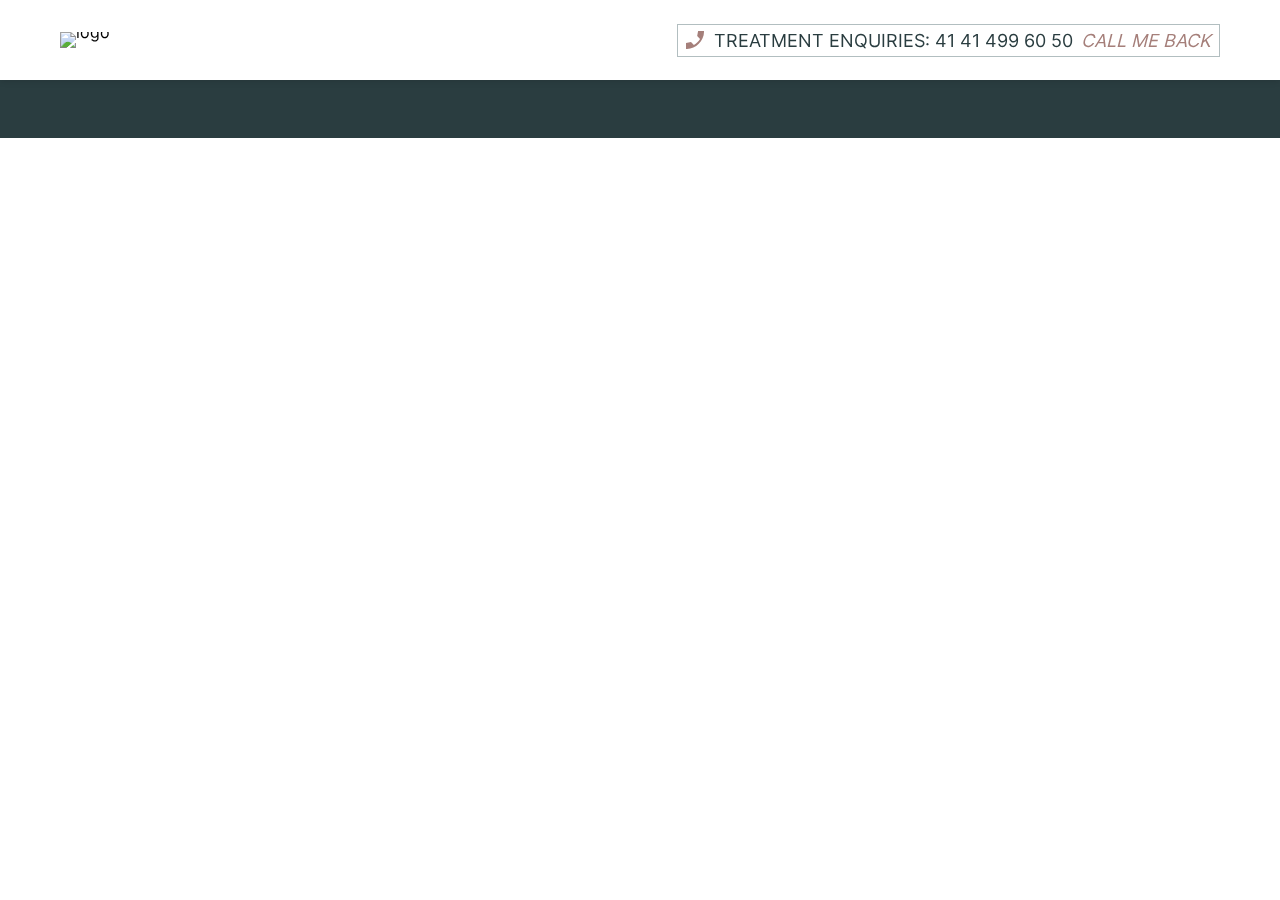
==== policy.html @ 332733e7 "Initial commit" ====
<!DOCTYPE html>
<html lang="">

<head>
	<meta http-equiv="Content-Type" content="text/html; charset=UTF-8">
	<meta http-equiv="X-UA-Compatible" content="IE=edge">
	<meta name="viewport" content="width=device-width, initial-scale=1.0">

	<link rel="stylesheet" href="./css/swiper-bundle.min.css" type="text/css" media="all">
	<link rel="stylesheet" href="./css/style.css" type="text/css" media="all">

	<title>Swiss Medica</title>
</head>


<body>

	<header class="header">
		<!-- LOGO -->
		<a href="https://ivlap.ru/" class="header__logo">
			<img src="./img/logo.svg" alt="logo">
		</a>
		<!-- ------ -->
		<a class="header__bar" href="tel:41 41 499 60 50">
			<svg class="icon--phone">
				<use xlink:href="./img/sprite.svg#phone"></use>
			</svg>
			<p>TREATMENT ENQUIRIES: 41 41 499 60 50 </p>
			<span> CALL ME BACK</span>
		</a>
	</header>

	<main>


	</main>


	<!-- FOOTER -->
	<footer class="footer">
		<div class="container footer__container">

			<p class="footer__text">
				© 2022 Swiss Medica | Switzerland
			</p>


			<div class="footer__socials">
				<p class="footer__socials-text"> Follow us on:</p>
				<a class="footer__socials-link" href="https://linkedin.com/" target="_blank">
					<svg class="icon--social">
						<use xlink:href="./img/sprite.svg#linkedin"></use>
					</svg>
				</a>
				<a class="footer__socials-link" href="https://twitter.com/" target="_blank">
					<svg class="icon--social">
						<use xlink:href="./img/sprite.svg#twitter"></use>
					</svg>
				</a>
				<a class="footer__socials-link" href="https://facebook.com/" target="_blank">
					<svg class="icon--social">
						<use xlink:href="./img/sprite.svg#facebook"></use>
					</svg>
				</a>
				<a class="footer__socials-link" href="https://youtube.com/" target="_blank">
					<svg class="icon--social">
						<use xlink:href="./img/sprite.svg#youtube"></use>
					</svg>
				</a>
				<a class="footer__socials-link" href="https://instagram.com/" target="_blank">
					<svg class="icon--social">
						<use xlink:href="./img/sprite.svg#instagram"></use>
					</svg>
				</a>
			</div>
		</div>

	</footer>

	<script type="text/javascript" src="./js/regenerator-runtime.min.js" id="regenerator-runtime-js"></script>
	<script defer type="text/javascript" src="./js/swiper-bundle.min.js"></script>
	<script defer type="text/javascript" src="./js/script.js"></script>
</body>

</html>
---- css/style.css ----
/**
* Vendors
*/
* {
  -webkit-box-sizing: border-box;
          box-sizing: border-box;
  margin: 0;
  padding: 0;
}
*::before, *::after {
  -webkit-box-sizing: border-box;
          box-sizing: border-box;
}

html {
  height: 100%;
  margin: 0;
  font-size: 100%;
  color: #000;
}

body {
  height: 100%;
  min-width: 320px;
  margin: 0;
  padding: 0;
  color: #000;
  font-family: "Inter", "Montserrat", "Arial", "Helvetica", sans-serif;
  font-size: 16px;
  font-style: normal;
  font-weight: regular;
  text-rendering: optimizeLegibility;
  background-color: #FFF;
}

a {
  display: block;
  color: #000;
  text-decoration: none;
  cursor: pointer;
}

picture {
  line-height: 0;
}

img {
  display: block;
  line-height: 0;
  width: 100%;
  height: auto;
  -o-object-fit: cover;
     object-fit: cover;
}

h1 {
  margin: 0 0 30px 0;
  font-family: "Montserrat";
  font-weight: 500;
  font-size: 46px;
  color: #FFF;
  text-transform: uppercase;
}

h2 {
  margin: 0 0 30px 0;
  font-family: "Montserrat";
  font-weight: 500;
  font-size: 34px;
  text-transform: uppercase;
  color: #000;
}
@media (max-width: 1024px) {
  h2 {
    margin: 0 0 20px 0;
    font-size: 30px;
  }
}
@media (max-width: 767px) {
  h2 {
    font-size: 26px;
  }
}

h3 {
  margin: 0 0 30px 0;
  font-family: "Montserrat";
  font-weight: 500;
  font-size: 28px;
  text-transform: uppercase;
  color: #A57F7A;
}
ul {
  margin: 0;
  padding: 0;
  list-style: none;
  color: inherit;
}

li {
  color: inherit;
}

input {
  padding: 5px 0;
  background-color: transparent;
  border: none;
  border-bottom: 1px solid #B2BEC0;
  outline: none;
}

select {
  border: none;
  outline: none;
  background-color: transparent;
  border-bottom: 1px solid #B2BEC0;
}

.btn {
  padding: 10px 40px;
  color: #000;
  border: none;
  border-radius: 2px;
  background-color: #B2BEC0;
  outline: none;
  font-family: "Montserrat";
  font-weight: 500;
  text-align: center;
  text-transform: uppercase;
  cursor: pointer;
  -webkit-transition: 0.3s ease;
  transition: 0.3s ease;
}
.btn:hover {
  color: #FFF;
  background-color: #A57F7A;
}

/* inter-regular - latin */
@font-face {
  font-family: "Inter";
  font-style: normal;
  font-weight: 400;
  font-display: swap;
  src: local(""), url("/fonts/inter-v11-latin-regular.woff2") format("woff2"), url("/fonts/inter-v11-latin-regular.woff") format("woff");
}
/* inter-500 - latin */
@font-face {
  font-family: "Inter";
  font-style: normal;
  font-weight: 500;
  font-display: swap;
  src: local(""), url("/fonts/inter-v11-latin-500.woff2") format("woff2"), url("/fonts/inter-v11-latin-500.woff") format("woff");
}
/* inter-600 - latin */
@font-face {
  font-family: "Inter";
  font-style: normal;
  font-weight: 600;
  font-display: swap;
  src: local(""), url("/fonts/inter-v11-latin-600.woff2") format("woff2"), url("/fonts/inter-v11-latin-600.woff") format("woff");
}
/* inter-700 - latin */
@font-face {
  font-family: "Inter";
  font-style: normal;
  font-weight: 700;
  font-display: swap;
  src: local(""), url("/fonts/inter-v11-latin-700.woff2") format("woff2"), url("/fonts/inter-v11-latin-700.woff") format("woff");
}
/* montserrat-regular - latin */
@font-face {
  font-family: "Montserrat";
  font-style: normal;
  font-weight: 400;
  font-display: swap;
  src: local(""), url("/fonts/montserrat-v23-latin-regular.woff2") format("woff2"), url("/fonts/montserrat-v23-latin-regular.woff") format("woff");
}
/* montserrat-500 - latin */
@font-face {
  font-family: "Montserrat";
  font-style: normal;
  font-weight: 500;
  font-display: swap;
  src: local(""), url("/fonts/montserrat-v23-latin-500.woff2") format("woff2"), url("/fonts/montserrat-v23-latin-500.woff") format("woff");
}
/* montserrat-600 - latin */
@font-face {
  font-family: "Montserrat";
  font-style: normal;
  font-weight: 600;
  font-display: swap;
  src: local(""), url("/fonts/montserrat-v23-latin-600.woff2") format("woff2"), url("/fonts/montserrat-v23-latin-600.woff") format("woff");
}
/* montserrat-700 - latin */
@font-face {
  font-family: "Montserrat";
  font-style: normal;
  font-weight: 700;
  font-display: swap;
  src: local(""), url("/fonts/montserrat-v23-latin-700.woff2") format("woff2"), url("/fonts/montserrat-v23-latin-700.woff") format("woff");
}
.icon--phone {
  width: 18px;
  height: 18px;
}
.icon--social {
  width: 24px;
  height: 24px;
}
.icon--facebook {
  width: 24px;
  height: 24px;
}
.icon--instagram {
  width: 24px;
  height: 24px;
}
.icon--linkedin {
  width: 24px;
  height: 24px;
}
.icon--twitter {
  width: 24px;
  height: 24px;
}
.icon--youtube {
  width: 24px;
  height: 24px;
}

.container {
  position: relative;
  max-width: 1500px;
  width: 100%;
  margin: 0 auto;
  padding: 0 30px;
}

.contform__fieldset {
  border: none;
  display: -webkit-box;
  display: -ms-flexbox;
  display: flex;
}
.contform__row {
  display: -webkit-box;
  display: -ms-flexbox;
  display: flex;
  width: 100%;
}
@media (max-width: 767px) {
  .contform__row {
    -ms-flex-wrap: wrap;
        flex-wrap: wrap;
  }
}
.contform__label {
  display: -webkit-box;
  display: -ms-flexbox;
  display: flex;
  -webkit-box-orient: vertical;
  -webkit-box-direction: normal;
      -ms-flex-direction: column;
          flex-direction: column;
  width: 100%;
  margin-bottom: 50px;
  font-size: 14px;
  text-transform: uppercase;
}
@media (max-width: 767px) {
  .contform__label {
    margin-bottom: 30px;
  }
}
@media (max-width: 480px) {
  .contform__label {
    font-size: 12px;
  }
}
.contform__label:not(:last-child) {
  margin-right: 30px;
}
@media (max-width: 767px) {
  .contform__label:not(:last-child) {
    margin-right: 0;
  }
}
.contform__input {
  width: 100%;
  font-size: 18px;
}
@media (max-width: 480px) {
  .contform__input {
    font-size: 16px;
  }
}
.contform__select {
  width: 100%;
  padding-top: 9px;
  font-size: 18px;
}
@media (max-width: 480px) {
  .contform__select {
    font-size: 16px;
  }
}
.contform__textarea {
  background-color: transparent;
  resize: none;
  margin-top: 10px;
  font-size: 18px;
}
@media (max-width: 480px) {
  .contform__textarea {
    font-size: 16px;
  }
}
.contform__btn {
  line-height: 20px;
  padding-top: 20px;
  padding-bottom: 35px;
  font-weight: 500;
}
@media (max-width: 480px) {
  .contform__btn {
    width: 100%;
  }
}

.iti__flag {
  background-image: url("/img/flags.png");
}
@media (-webkit-min-device-pixel-ratio: 2), (min-resolution: 192dpi) {
  .iti__flag {
    background-image: url("/img/flags@2x.png");
  }
}

.header {
  position: fixed;
  z-index: 50;
  top: 0;
  left: 0;
  width: 100%;
  min-height: 80px;
  padding: 0 60px;
  display: -webkit-box;
  display: -ms-flexbox;
  display: flex;
  -ms-flex-wrap: wrap;
      flex-wrap: wrap;
  -webkit-box-pack: justify;
      -ms-flex-pack: justify;
          justify-content: space-between;
  -webkit-box-align: center;
      -ms-flex-align: center;
          align-items: center;
  background-color: #FFF;
  -webkit-box-shadow: 0px 2px 6px rgba(0, 0, 0, 0.1);
          box-shadow: 0px 2px 6px rgba(0, 0, 0, 0.1);
}
.header__bar {
  position: relative;
  display: -webkit-box;
  display: -ms-flexbox;
  display: flex;
  -webkit-box-align: center;
      -ms-flex-align: center;
          align-items: center;
  padding: 5px 8px;
  color: #2A3D40;
  border: 1px solid #B2BEC0;
  font-size: 18px;
}
@media (max-width: 1024px) {
  .header__bar {
    display: none;
  }
}
.header__bar::before {
  content: "";
  position: absolute;
  left: 0;
  top: 0;
  height: 100%;
  width: 0;
  background-color: #A57F7A;
  z-index: -1;
  -webkit-transition: all 0.3s ease;
  transition: all 0.3s ease;
}
.header__bar:hover {
  color: #FFF;
  -webkit-transition: all 0.3s ease;
  transition: all 0.3s ease;
}
.header__bar:hover::before {
  width: 100%;
}
.header__bar:hover svg, .header__bar:hover span {
  color: #FFF;
}
.header__bar svg {
  margin-right: 10px;
  color: #A57F7A;
}
.header__bar span {
  margin-left: 8px;
  font-style: italic;
  color: #A57F7A;
}

.hero {
  position: relative;
  padding-top: 250px;
  padding-bottom: 270px;
  background: -webkit-gradient(linear, left top, right top, from(#565656), color-stop(93.99%, rgba(116, 116, 116, 0.1)));
  background: linear-gradient(90deg, #565656 0%, rgba(116, 116, 116, 0.1) 93.99%);
  background-repeat: no-repeat;
  background-size: cover;
  background-position: center;
}
@media (max-width: 767px) {
  .hero {
    padding-top: 170px;
    padding-bottom: 170px;
  }
}
@media (max-width: 480px) {
  .hero {
    padding-top: 130px;
    padding-bottom: 140px;
  }
}
.hero__overlay {
  position: absolute;
  width: 100%;
  height: 100%;
  left: 0;
  top: 0;
  background: -webkit-gradient(linear, left top, right top, from(#565656), color-stop(93.99%, rgba(116, 116, 116, 0.1)));
  background: linear-gradient(90deg, #565656 0%, rgba(116, 116, 116, 0.1) 93.99%);
  mix-blend-mode: multiply;
}
.hero__content {
  max-width: 650px;
  display: -webkit-box;
  display: -ms-flexbox;
  display: flex;
  -webkit-box-orient: vertical;
  -webkit-box-direction: normal;
      -ms-flex-direction: column;
          flex-direction: column;
  -webkit-box-align: start;
      -ms-flex-align: start;
          align-items: flex-start;
}
@media (max-width: 767px) {
  .hero__h1 {
    font-size: 36px;
  }
}
@media (max-width: 480px) {
  .hero__h1 {
    font-size: 28px;
  }
}
.hero__text {
  font-family: "Inter";
  color: #FFF;
  margin-bottom: 40px;
  font-size: 28px;
}
@media (max-width: 767px) {
  .hero__text {
    font-size: 23px;
  }
}
@media (max-width: 480px) {
  .hero__text {
    font-size: 20px;
  }
}

.offer {
  padding: 90px 0 75px 0;
}
@media (max-width: 1024px) {
  .offer {
    padding: 60px 0;
  }
}
.offer__container {
  display: -ms-grid;
  display: grid;
  -ms-grid-columns: 1fr 80px 1fr;
  grid-template-columns: 1fr 1fr;
  -webkit-column-gap: 80px;
     -moz-column-gap: 80px;
          column-gap: 80px;
  -webkit-box-align: center;
      -ms-flex-align: center;
          align-items: center;
}
@media (max-width: 1024px) {
  .offer__container {
    -ms-grid-columns: 1fr;
    grid-template-columns: 1fr;
  }
}
.offer__content {
  padding-right: 30px;
}
@media (max-width: 1024px) {
  .offer__content {
    -ms-grid-row: 1;
    grid-row: 1;
    margin-bottom: 30px;
  }
}
.offer__h2 span {
  color: #A57F7A;
}
.offer__text {
  font-size: 20px;
  color: #2A3D40;
}
@media (max-width: 1024px) {
  .offer__text {
    font-size: 18px;
  }
}
@media (max-width: 480px) {
  .offer__text {
    font-size: 16px;
  }
}

.myslider {
  background-color: #2A3D40;
  padding: 90px 0 0 0;
}
@media (max-width: 767px) {
  .myslider {
    padding-top: 70px;
  }
}
.myslider__title {
  display: -webkit-box;
  display: -ms-flexbox;
  display: flex;
  -webkit-box-pack: center;
      -ms-flex-pack: center;
          justify-content: center;
  -webkit-box-align: baseline;
      -ms-flex-align: baseline;
          align-items: baseline;
  margin-bottom: 40px;
}
.myslider__h2 {
  margin: 0 40px;
  color: #B2BEC0;
}
.myslider__img {
  border-radius: 12px;
  -webkit-box-shadow: 4px 4px 30px rgba(0, 0, 0, 0.3);
          box-shadow: 4px 4px 30px rgba(0, 0, 0, 0.3);
}

.swiper-button-prev,
.swiper-button-next {
  position: static;
  height: 10px;
  color: #B2BEC0;
  outline: none;
}

.swiper-container {
  position: relative;
  max-width: 1780px;
  padding: 100px 0 180px 0;
}
@media (max-width: 767px) {
  .swiper-container {
    padding: 80px 0 150px 0;
  }
}

.swiper-slide {
  -webkit-transition: 0.5s;
  transition: 0.5s;
  -webkit-filter: blur(1px);
          filter: blur(1px);
}
.swiper-slide img {
  -webkit-filter: grayscale(1);
          filter: grayscale(1);
}

.swiper-slide-prev,
.swiper-slide-next {
  z-index: 5;
  -webkit-transition: 0.5s;
  transition: 0.5s;
  -webkit-transform: scale(1.2);
          transform: scale(1.2);
  -webkit-filter: blur(0);
          filter: blur(0);
}

.swiper-slide-active {
  z-index: 10;
  -webkit-transition: 0.5s;
  transition: 0.5s;
  -webkit-transform: scale(1.5);
          transform: scale(1.5);
  -webkit-filter: none;
          filter: none;
}
.swiper-slide-active img {
  -webkit-filter: grayscale(0.3);
          filter: grayscale(0.3);
}

.contacts {
  padding: 140px 0 120px 0;
  background-color: #F6F6F6;
}
@media (max-width: 1024px) {
  .contacts {
    padding: 90px 0 90px 0;
  }
}
@media (max-width: 480px) {
  .contacts {
    padding: 70px 0 60px 0;
  }
}
.contacts__container {
  margin-bottom: 40px;
  text-align: center;
  display: -webkit-box;
  display: -ms-flexbox;
  display: flex;
  -webkit-box-orient: vertical;
  -webkit-box-direction: normal;
      -ms-flex-direction: column;
          flex-direction: column;
  -webkit-box-align: center;
      -ms-flex-align: center;
          align-items: center;
}
.contacts__text {
  max-width: 1020px;
  color: #4C5A60;
  font-size: 20px;
  text-align: center;
}
@media (max-width: 767px) {
  .contacts__text {
    font-size: 18px;
  }
}
@media (max-width: 480px) {
  .contacts__text {
    font-size: 16px;
  }
}
.contacts__form-wrapper {
  display: -ms-grid;
  display: grid;
  -ms-grid-columns: 5fr 30px 7fr;
  grid-template-columns: 5fr 7fr;
  gap: 30px;
}
@media (max-width: 1024px) {
  .contacts__form-wrapper {
    -ms-grid-columns: 1fr;
    grid-template-columns: 1fr;
  }
}
.contacts__img-wrapper {
  -ms-grid-column-align: center;
      justify-self: center;
}
.contacts__img {
  max-width: 250px;
  border-radius: 50%;
}
@media (max-width: 480px) {
  .contacts__img {
    max-width: 150px;
  }
}

.footer {
  padding: 40px 0 70px;
  color: #FFF;
  font-size: 15px;
  background-color: #2A3D40;
}
@media (max-width: 480px) {
  .footer {
    padding: 30px 0 40px;
    font-size: 13px;
  }
}
.footer__container {
  display: -webkit-box;
  display: -ms-flexbox;
  display: flex;
  -webkit-box-pack: justify;
      -ms-flex-pack: justify;
          justify-content: space-between;
  -ms-flex-wrap: wrap;
      flex-wrap: wrap;
}
@media (max-width: 1024px) {
  .footer__container {
    -webkit-box-orient: vertical;
    -webkit-box-direction: normal;
        -ms-flex-direction: column;
            flex-direction: column;
    -webkit-box-align: center;
        -ms-flex-align: center;
            align-items: center;
  }
}
.footer__text {
  margin-right: 80px;
}
@media (max-width: 1024px) {
  .footer__text {
    margin-right: 0;
    margin-bottom: 20px;
  }
}
.footer__link {
  position: relative;
  margin-right: auto;
  color: #FFF;
}
@media (max-width: 1024px) {
  .footer__link {
    margin-right: 0;
    margin-bottom: 20px;
  }
}
.footer__link::after {
  content: "";
  display: block;
  position: absolute;
  left: 0;
  bottom: 5px;
  width: 0;
  height: 1px;
  background-color: #FFF;
  -webkit-transition: 0.3s;
  transition: 0.3s;
}
.footer__link:hover {
  color: #B2BEC0;
}
.footer__link:hover::after {
  width: 100%;
}
.footer__socials {
  display: -webkit-box;
  display: -ms-flexbox;
  display: flex;
}
.footer__socials-text {
  color: #B2BEC0;
  margin-right: 30px;
}
@media (max-width: 480px) {
  .footer__socials-text {
    margin-right: 20px;
  }
}
.footer__socials-link {
  color: #B2BEC0;
}
.footer__socials-link:hover {
  color: #FFF;
}
.footer__socials-link:not(:last-child) {
  margin-right: 24px;
}
@media (max-width: 480px) {
  .footer__socials-link:not(:last-child) {
    margin-right: 16px;
  }
}
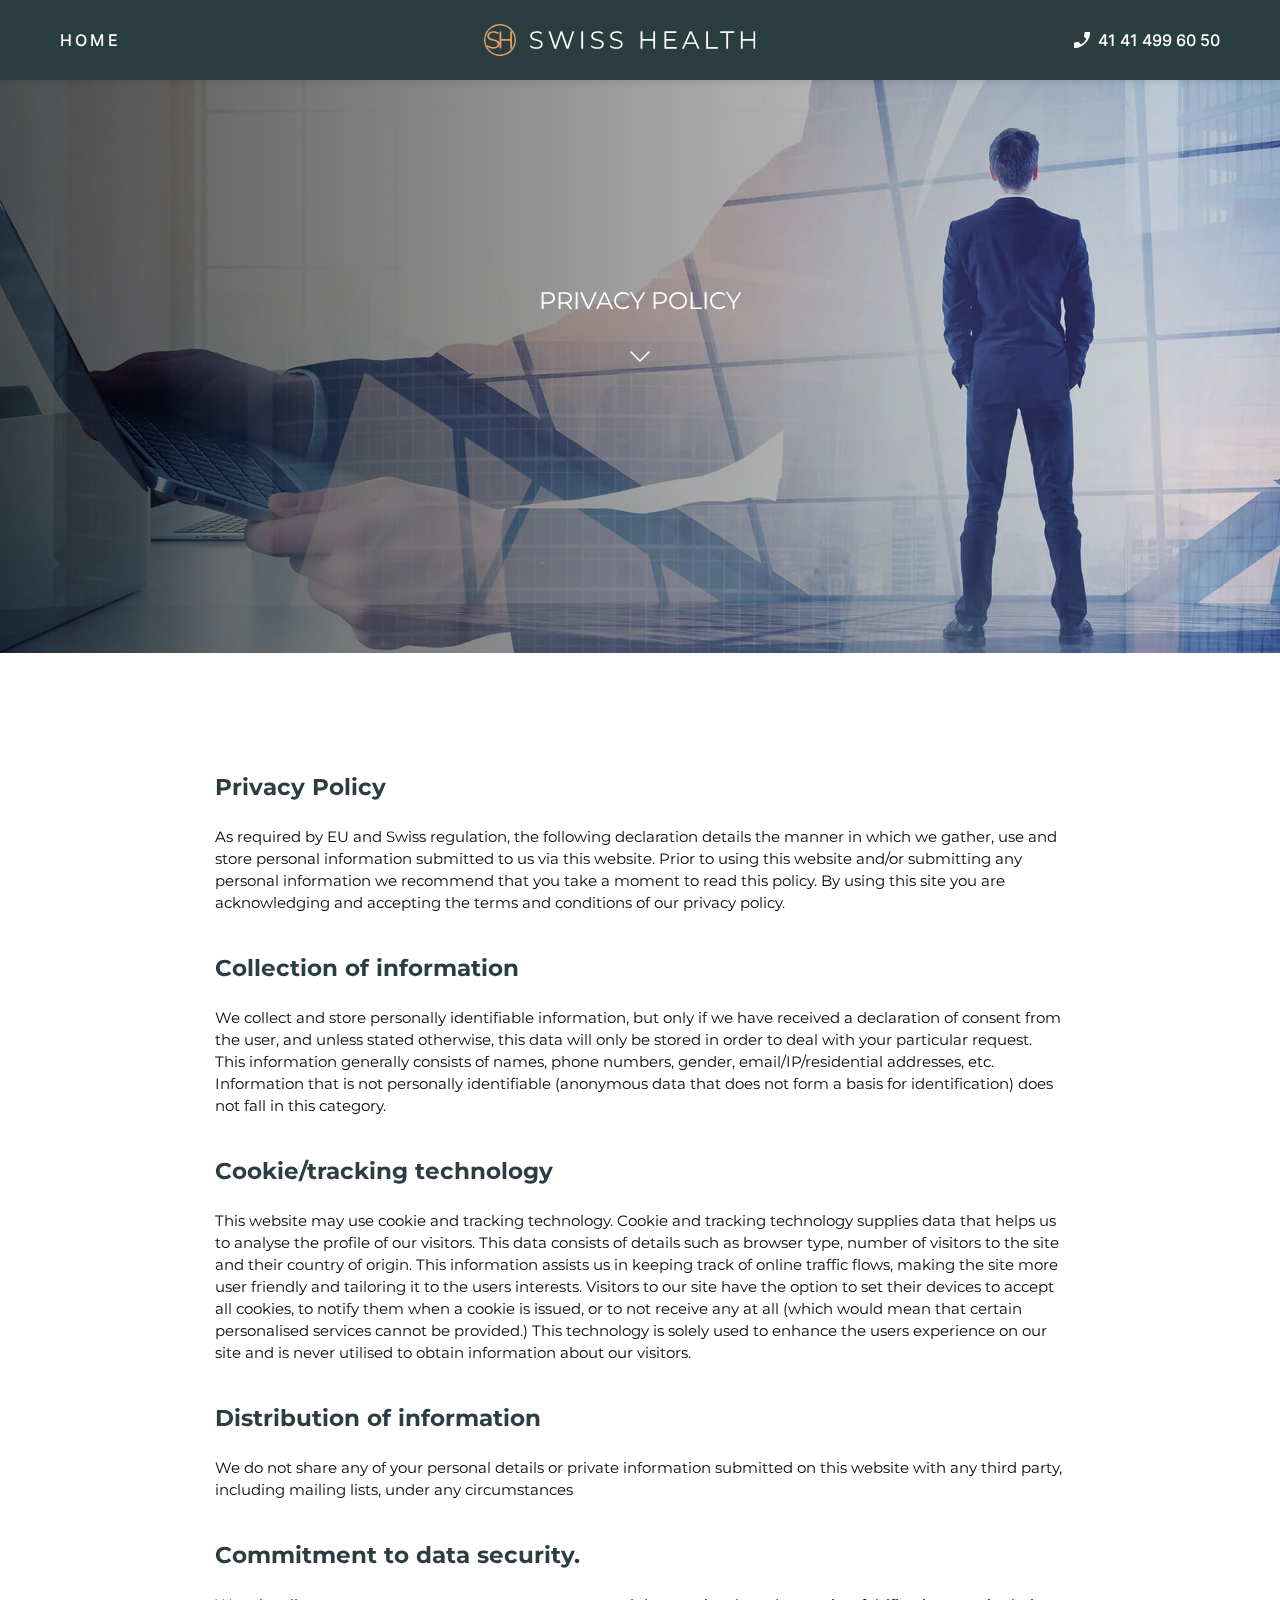
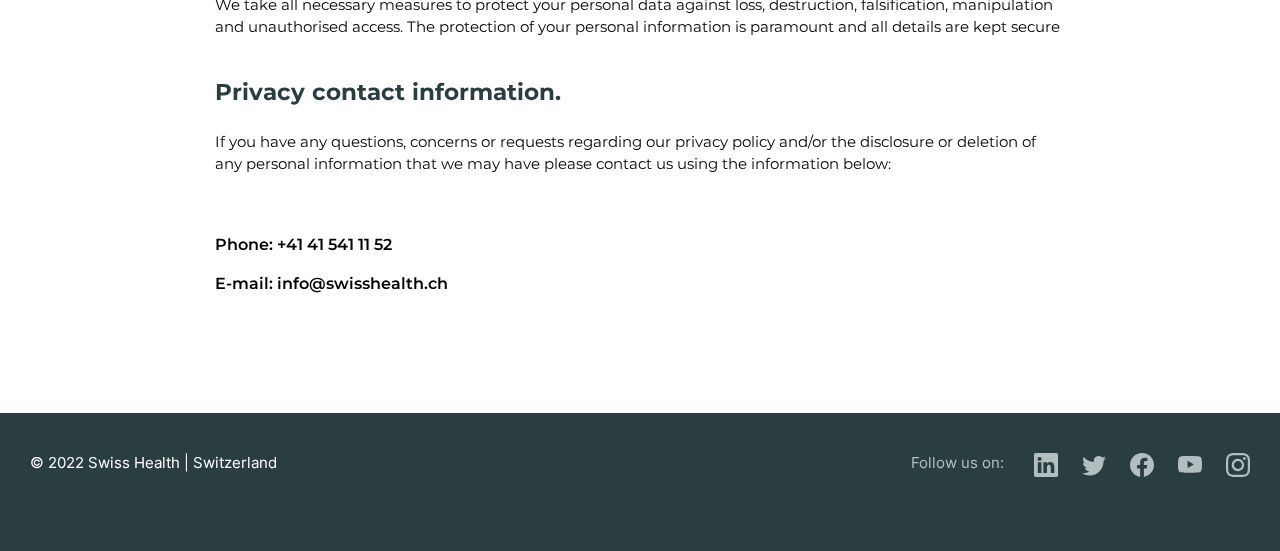
==== commit 941c4246: "Добавлены страницы Privacy Policy и Thanks" ====
--- a/policy.html
+++ b/policy.html
@@ -9,41 +9,118 @@
 	<link rel="stylesheet" href="./css/swiper-bundle.min.css" type="text/css" media="all">
 	<link rel="stylesheet" href="./css/style.css" type="text/css" media="all">
 
-	<title>Swiss Medica</title>
+	<title>Privacy Policy</title>
 </head>
 
 
 <body>
 
-	<header class="header">
-		<!-- LOGO -->
-		<a href="https://ivlap.ru/" class="header__logo">
-			<img src="./img/logo.svg" alt="logo">
+	<header class="header header1">
+		<a class="header1__link" href="index.html">
+			<svg class="icon--home header1__icon">
+				<use xlink:href="./img/sprite.svg#home"></use>
+			</svg>
+			<p class="header1__text">HOME</p>
 		</a>
-		<!-- ------ -->
-		<a class="header__bar" href="tel:41 41 499 60 50">
+		<img class="header1__logo" src="./img/logo-white.svg" alt="logo">
+		<a class="header1__link header1__phone " href="tel:41 41 499 60 50">
 			<svg class="icon--phone">
 				<use xlink:href="./img/sprite.svg#phone"></use>
 			</svg>
-			<p>TREATMENT ENQUIRIES: 41 41 499 60 50 </p>
-			<span> CALL ME BACK</span>
+			<p class="header1__text">41 41 499 60 50</p>
 		</a>
 	</header>
 
 	<main>
+		<!-- СЕКЦИЯ HERO -->
+		<section class="policy-hero">
+			<picture>
+				<source type="image/webp" srcset="./img/policy1.webp">
+				<img class="policy-hero__img" src="./img/policy1.jpg" alt="Privat Policy image">
+			</picture>
+			<div class="hero__overlay"></div>
+			<div class="policy-hero__container">
+				<h1 class="policy-hero__h1">Privacy Policy</h1>
+				<svg class="icon--chevron-down policy-hero__svg">
+					<use xlink:href="./img/sprite.svg#chevron-down"></use>
+				</svg>
+			</div>
+		</section>
 
+		<!-- СЕКЦИЯ CONTENT -->
+		<section class="policy-content">
+			<div class="policy-content__container">
+				<h2 class="policy-content__h2">
+					Privacy Policy
+				</h2>
+				<p class="policy-content__text">
+					As required by EU and Swiss regulation, the following declaration details the manner in which we gather, use
+					and store personal information submitted to us via this website. Prior to using this website and/or submitting
+					any personal information we recommend that you take a moment to read this policy. By using this site you are
+					acknowledging and accepting the terms and conditions of our privacy policy.
+				</p>
+				<h2 class="policy-content__h2">
+					Collection of information
+				</h2>
+				<p class="policy-content__text">
+					We collect and store personally identifiable information, but only if we have received a declaration of
+					consent from the user, and unless stated otherwise, this data will only be stored in order to deal with your
+					particular request. This information generally consists of names, phone numbers, gender, email/IP/residential
+					addresses, etc. Information that is not personally identifiable (anonymous data that does not form a basis for
+					identification) does not fall in this category.
+				</p>
+				<h2 class="policy-content__h2">
+					Cookie/tracking technology
+				</h2>
+				<p class="policy-content__text">
+					This website may use cookie and tracking technology. Cookie and tracking technology supplies data that helps
+					us to analyse the profile of our visitors. This data consists of details such as browser type, number of
+					visitors to the site and their country of origin. This information assists us in keeping track of online
+					traffic flows, making the site more user friendly and tailoring it to the users interests. Visitors to our
+					site have the option to set their devices to accept all cookies, to notify them when a cookie is issued, or to
+					not receive any at all (which would mean that certain personalised services cannot be provided.) This
+					technology is solely used to enhance the users experience on our site and is never utilised to obtain
+					information about our visitors.
+				</p>
+				<h2 class="policy-content__h2">
+					Distribution of information
+				</h2>
+				<p class="policy-content__text">
+					We do not share any of your personal details or private information submitted on this website with any third
+					party, including mailing lists, under any circumstances
+				</p>
+				<h2 class="policy-content__h2">
+					Commitment to data security.
+				</h2>
+				<p class="policy-content__text">
+					We take all necessary measures to protect your personal data against loss, destruction, falsification,
+					manipulation and unauthorised access. The protection of your personal information is paramount and all details
+					are kept secure
+				</p>
+				<h2 class="policy-content__h2">
+					Privacy contact information.
+				</h2>
+				<p class="policy-content__text">
+					If you have any questions, concerns or requests regarding our privacy policy and/or the disclosure or deletion
+					of any personal information that we may have please contact us using the information below:
+				</p>
 
+				<p class="policy-content__contacts">
+					Phone: +41 41 541 11 52
+				</p>
+				<p class="policy-content__contacts">
+					E-mail: info@swisshealth.ch
+				</p>
+			</div>
+		</section>
 	</main>
-
 
 	<!-- FOOTER -->
 	<footer class="footer">
 		<div class="container footer__container">
-
 			<p class="footer__text">
-				© 2022 Swiss Medica | Switzerland
+				© 2022 Swiss Health | Switzerland
 			</p>
-
 
 			<div class="footer__socials">
 				<p class="footer__socials-text"> Follow us on:</p>
@@ -76,10 +153,6 @@
 		</div>
 
 	</footer>
-
-	<script type="text/javascript" src="./js/regenerator-runtime.min.js" id="regenerator-runtime-js"></script>
-	<script defer type="text/javascript" src="./js/swiper-bundle.min.js"></script>
-	<script defer type="text/javascript" src="./js/script.js"></script>
 </body>
 
 </html>--- a/css/style.css
+++ b/css/style.css
@@ -228,6 +228,14 @@
   width: 24px;
   height: 24px;
 }
+.icon--chevron-down {
+  width: 24px;
+  height: 24px;
+}
+.icon--home {
+  width: 24px;
+  height: 24px;
+}
 
 .container {
   position: relative;
@@ -792,4 +800,274 @@
   .footer__socials-link:not(:last-child) {
     margin-right: 16px;
   }
+}
+
+.header1 {
+  background-color: #2A3D40;
+}
+@media (max-width: 767px) {
+  .header1 {
+    padding: 0 30px;
+    min-height: 50px;
+  }
+}
+.header1__logo {
+  max-height: 32px;
+  width: auto;
+}
+@media (max-width: 767px) {
+  .header1__logo {
+    max-height: 24px;
+  }
+}
+@media (max-width: 480px) {
+  .header1__logo {
+    max-height: 20px;
+  }
+}
+.header1__link {
+  position: relative;
+  display: -webkit-box;
+  display: -ms-flexbox;
+  display: flex;
+  -webkit-box-align: center;
+      -ms-flex-align: center;
+          align-items: center;
+  color: #FFF;
+  font-weight: 500;
+  letter-spacing: 0.2em;
+  margin-right: 45px;
+}
+@media (max-width: 767px) {
+  .header1__link {
+    margin-right: 0;
+  }
+}
+.header1__link::after {
+  content: "";
+  position: absolute;
+  left: 50%;
+  bottom: -4px;
+  -webkit-transform: translateX(-50%);
+          transform: translateX(-50%);
+  display: block;
+  width: 0;
+  height: 1px;
+  background-color: #FFF;
+  -webkit-transition: 0.3s;
+  transition: 0.3s;
+}
+.header1__link:hover {
+  color: #B2BEC0;
+}
+.header1__link:hover::after {
+  width: 100%;
+}
+.header1__icon {
+  display: none;
+}
+@media (max-width: 767px) {
+  .header1__icon {
+    display: block;
+  }
+}
+.header1__phone {
+  letter-spacing: 0;
+  margin-right: 0;
+}
+.header1__phone svg {
+  width: 16px;
+  height: 16px;
+  margin-right: 8px;
+}
+@media (max-width: 767px) {
+  .header1__text {
+    display: none;
+  }
+}
+
+.policy-hero {
+  position: relative;
+}
+.policy-hero__img {
+  max-height: 800px;
+}
+.policy-hero__container {
+  position: absolute;
+  top: 50%;
+  left: 50%;
+  -webkit-transform: translate(-50%, -50%);
+          transform: translate(-50%, -50%);
+  display: -webkit-box;
+  display: -ms-flexbox;
+  display: flex;
+  -webkit-box-orient: vertical;
+  -webkit-box-direction: normal;
+      -ms-flex-direction: column;
+          flex-direction: column;
+  -webkit-box-align: center;
+      -ms-flex-align: center;
+          align-items: center;
+}
+.policy-hero__h1 {
+  font-size: 24px;
+  font-weight: 400;
+  text-align: center;
+}
+@media (max-width: 767px) {
+  .policy-hero__h1 {
+    margin-bottom: 0;
+  }
+}
+@media (max-width: 480px) {
+  .policy-hero__h1 {
+    font-size: 18px;
+  }
+}
+.policy-hero__svg {
+  color: #FFF;
+}
+@media (max-width: 767px) {
+  .policy-hero__svg {
+    display: none;
+  }
+}
+
+.policy-content {
+  padding: 120px 0;
+}
+@media (max-width: 1024px) {
+  .policy-content {
+    padding: 80px 0;
+  }
+}
+@media (max-width: 480px) {
+  .policy-content {
+    padding: 60px 0;
+  }
+}
+.policy-content__container {
+  max-width: 900px;
+  padding: 0 25px;
+  margin: 0 auto;
+}
+.policy-content__h2 {
+  margin-bottom: 25px;
+  color: #2A3D40;
+  font-size: 23px;
+  font-weight: 700;
+  text-transform: none;
+}
+@media (max-width: 1024px) {
+  .policy-content__h2 {
+    font-size: 18px;
+    margin-bottom: 10px;
+  }
+}
+@media (max-width: 480px) {
+  .policy-content__h2 {
+    font-size: 16px;
+    margin-bottom: 10px;
+  }
+}
+.policy-content__text {
+  margin-bottom: 40px;
+  font-family: Montserrat;
+  font-size: 15px;
+  line-height: 22px;
+}
+@media (max-width: 1024px) {
+  .policy-content__text {
+    margin-bottom: 30px;
+    font-size: 14px;
+    line-height: 18px;
+  }
+}
+@media (max-width: 480px) {
+  .policy-content__text {
+    margin-bottom: 25px;
+    font-size: 13px;
+    line-height: 17px;
+  }
+}
+.policy-content__contacts {
+  padding-top: 20px;
+  font-family: Montserrat;
+  font-weight: 600;
+}
+@media (max-width: 767px) {
+  .policy-content__contacts {
+    padding-top: 15px;
+    font-size: 14px;
+  }
+}
+@media (max-width: 480px) {
+  .policy-content__contacts {
+    padding-top: 10px;
+    font-size: 13px;
+  }
+}
+
+.thanks {
+  position: relative;
+  min-height: 100%;
+  height: auto;
+  margin-top: -138px;
+}
+@media (max-width: 1024px) {
+  .thanks {
+    margin-top: -177px;
+  }
+}
+@media (max-width: 480px) {
+  .thanks {
+    margin-top: -133px;
+  }
+}
+.thanks__container {
+  position: absolute;
+  top: 50%;
+  left: 50%;
+  -webkit-transform: translateX(-50%);
+          transform: translateX(-50%);
+  display: -webkit-box;
+  display: -ms-flexbox;
+  display: flex;
+  -webkit-box-orient: vertical;
+  -webkit-box-direction: normal;
+      -ms-flex-direction: column;
+          flex-direction: column;
+  -webkit-box-align: center;
+      -ms-flex-align: center;
+          align-items: center;
+  max-width: 620px;
+  width: 100%;
+  padding: 0 30px;
+}
+.thanks__h1 {
+  color: #000;
+  text-align: left;
+  text-transform: none;
+}
+@media (max-width: 767px) {
+  .thanks__h1 {
+    font-size: 40px;
+  }
+}
+@media (max-width: 480px) {
+  .thanks__h1 {
+    font-size: 30px;
+  }
+}
+.thanks__message {
+  color: #2A3D40;
+  font-size: 20px;
+  line-height: 30px;
+  text-align: center;
+}
+@media (max-width: 480px) {
+  .thanks__message {
+    font-size: 18px;
+    line-height: 24px;
+  }
 }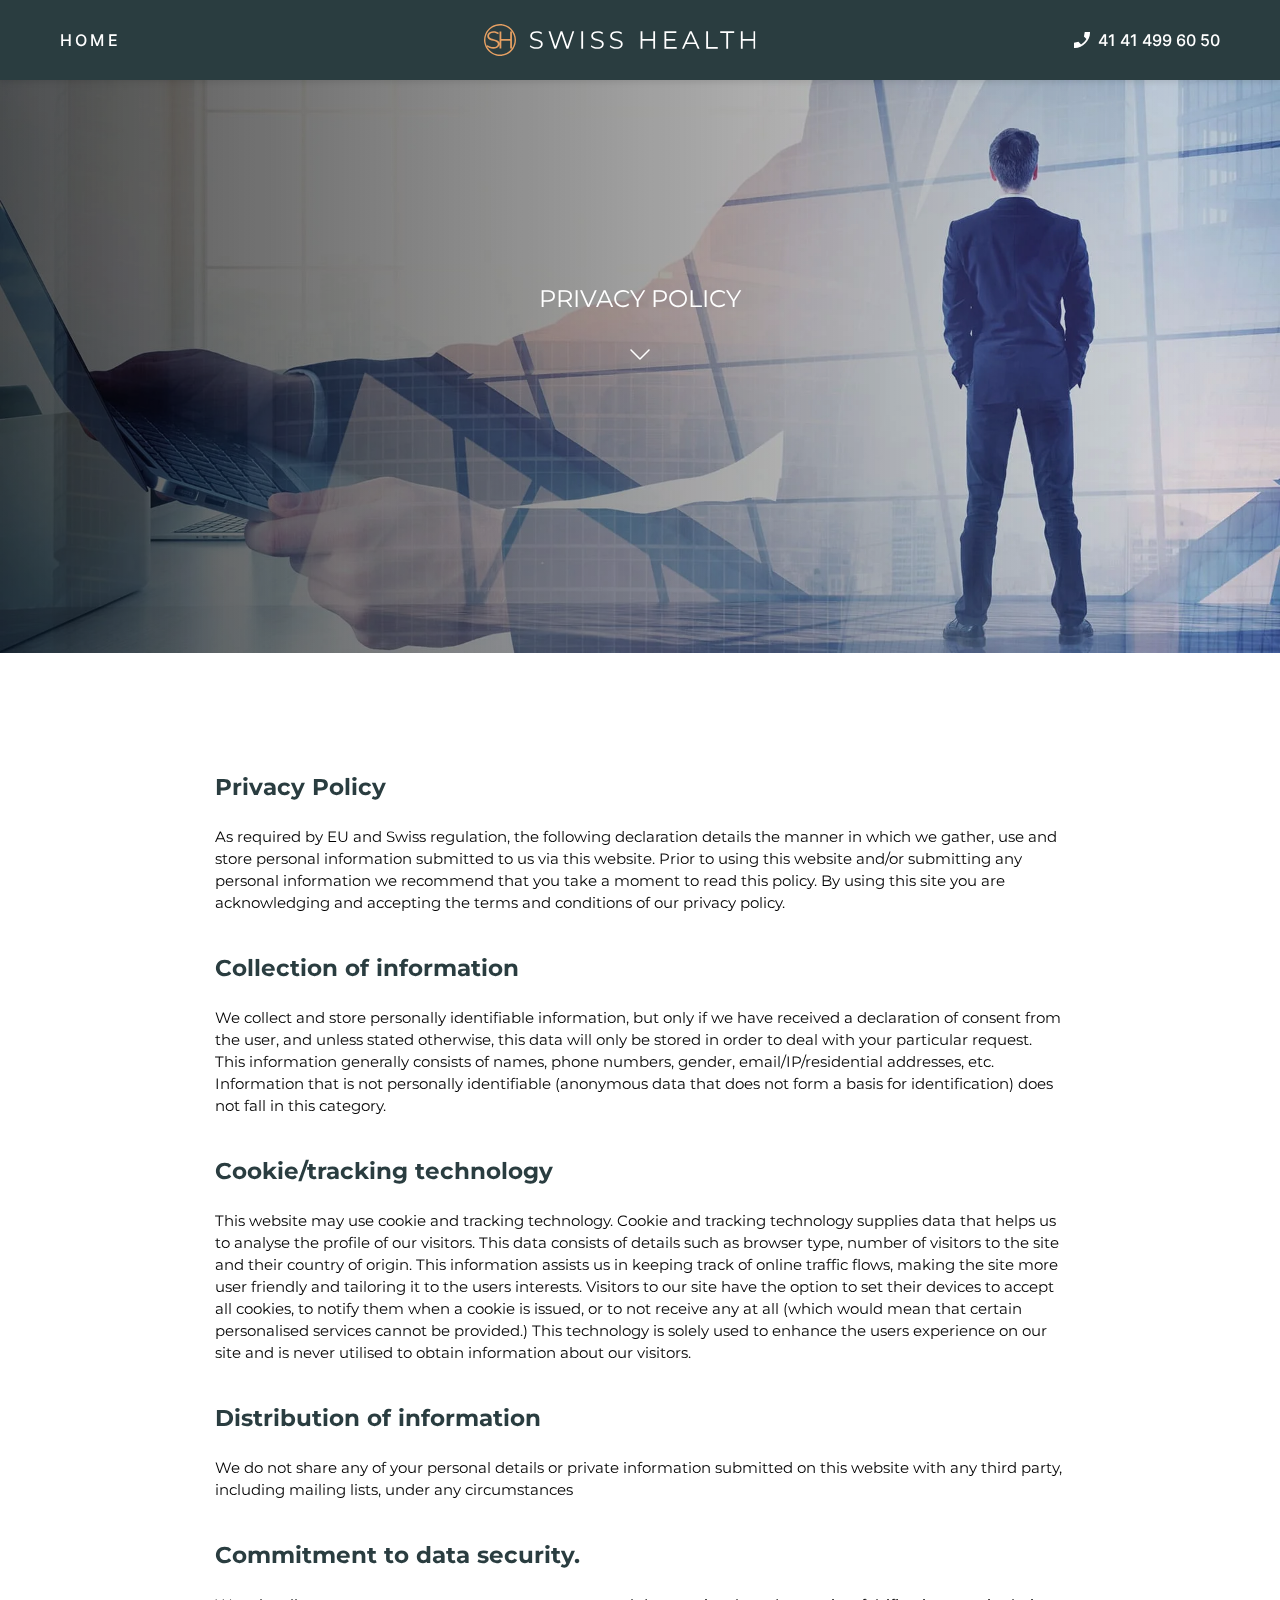
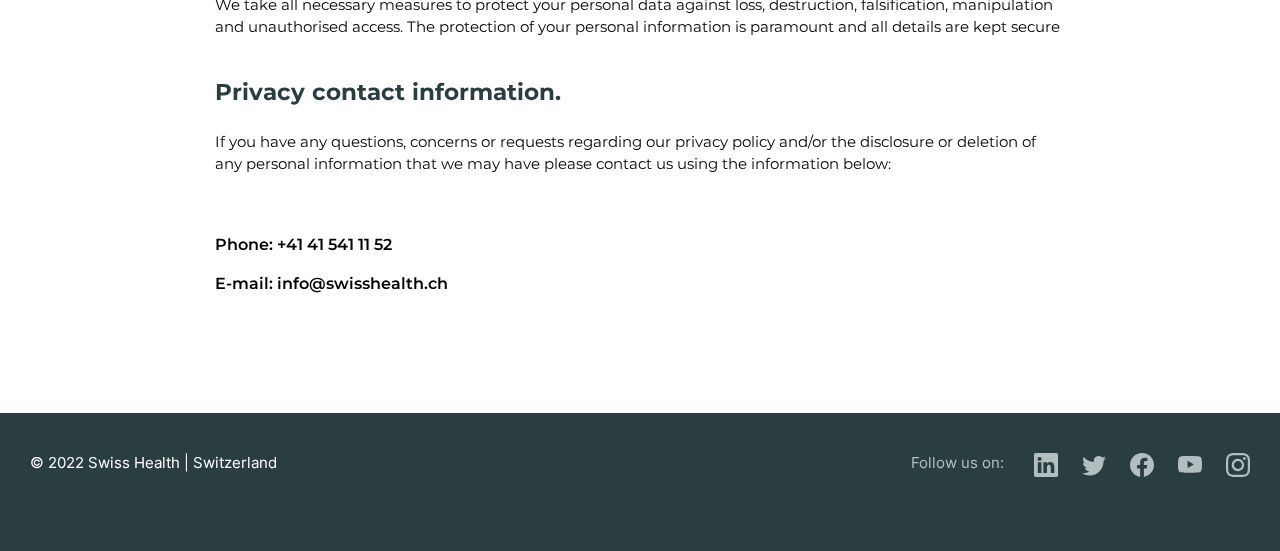
==== commit 7f403663: "Добавлена анимация стрелки на страницу Privacy Policy" ====
--- a/policy.html
+++ b/policy.html
@@ -8,6 +8,7 @@
 
 	<link rel="stylesheet" href="./css/swiper-bundle.min.css" type="text/css" media="all">
 	<link rel="stylesheet" href="./css/style.css" type="text/css" media="all">
+	<script defer type="text/javascript" src="./js/script.js"></script>
 
 	<title>Privacy Policy</title>
 </head>
@@ -41,14 +42,16 @@
 			<div class="hero__overlay"></div>
 			<div class="policy-hero__container">
 				<h1 class="policy-hero__h1">Privacy Policy</h1>
-				<svg class="icon--chevron-down policy-hero__svg">
-					<use xlink:href="./img/sprite.svg#chevron-down"></use>
-				</svg>
+				<a class="policy-hero__link" href="#policy-content" title="Show more">
+					<svg class="icon--chevron-down policy-hero__svg">
+						<use xlink:href="./img/sprite.svg#chevron-down"></use>
+					</svg>
+				</a>
 			</div>
 		</section>
 
 		<!-- СЕКЦИЯ CONTENT -->
-		<section class="policy-content">
+		<section class="policy-content" id="policy-content">
 			<div class="policy-content__container">
 				<h2 class="policy-content__h2">
 					Privacy Policy
--- a/css/style.css
+++ b/css/style.css
@@ -1,6 +1,70 @@
 /**
 * Vendors
 */
+/* inter-regular - latin */
+@font-face {
+  font-family: "Inter";
+  font-style: normal;
+  font-weight: 400;
+  font-display: swap;
+  src: local(""), url("/fonts/inter-v11-latin-regular.woff2") format("woff2"), url("/fonts/inter-v11-latin-regular.woff") format("woff");
+}
+/* inter-500 - latin */
+@font-face {
+  font-family: "Inter";
+  font-style: normal;
+  font-weight: 500;
+  font-display: swap;
+  src: local(""), url("/fonts/inter-v11-latin-500.woff2") format("woff2"), url("/fonts/inter-v11-latin-500.woff") format("woff");
+}
+/* inter-600 - latin */
+@font-face {
+  font-family: "Inter";
+  font-style: normal;
+  font-weight: 600;
+  font-display: swap;
+  src: local(""), url("/fonts/inter-v11-latin-600.woff2") format("woff2"), url("/fonts/inter-v11-latin-600.woff") format("woff");
+}
+/* inter-700 - latin */
+@font-face {
+  font-family: "Inter";
+  font-style: normal;
+  font-weight: 700;
+  font-display: swap;
+  src: local(""), url("/fonts/inter-v11-latin-700.woff2") format("woff2"), url("/fonts/inter-v11-latin-700.woff") format("woff");
+}
+/* montserrat-regular - latin */
+@font-face {
+  font-family: "Montserrat";
+  font-style: normal;
+  font-weight: 400;
+  font-display: swap;
+  src: local(""), url("/fonts/montserrat-v23-latin-regular.woff2") format("woff2"), url("/fonts/montserrat-v23-latin-regular.woff") format("woff");
+}
+/* montserrat-500 - latin */
+@font-face {
+  font-family: "Montserrat";
+  font-style: normal;
+  font-weight: 500;
+  font-display: swap;
+  src: local(""), url("/fonts/montserrat-v23-latin-500.woff2") format("woff2"), url("/fonts/montserrat-v23-latin-500.woff") format("woff");
+}
+/* montserrat-600 - latin */
+@font-face {
+  font-family: "Montserrat";
+  font-style: normal;
+  font-weight: 600;
+  font-display: swap;
+  src: local(""), url("/fonts/montserrat-v23-latin-600.woff2") format("woff2"), url("/fonts/montserrat-v23-latin-600.woff") format("woff");
+}
+/* montserrat-700 - latin */
+@font-face {
+  font-family: "Montserrat";
+  font-style: normal;
+  font-weight: 700;
+  font-display: swap;
+  src: local(""), url("/fonts/montserrat-v23-latin-700.woff2") format("woff2"), url("/fonts/montserrat-v23-latin-700.woff") format("woff");
+}
 * {
   -webkit-box-sizing: border-box;
           box-sizing: border-box;
@@ -136,69 +200,26 @@
   background-color: #A57F7A;
 }
 
-/* inter-regular - latin */
-@font-face {
-  font-family: "Inter";
-  font-style: normal;
-  font-weight: 400;
-  font-display: swap;
-  src: local(""), url("/fonts/inter-v11-latin-regular.woff2") format("woff2"), url("/fonts/inter-v11-latin-regular.woff") format("woff");
-}
-/* inter-500 - latin */
-@font-face {
-  font-family: "Inter";
-  font-style: normal;
-  font-weight: 500;
-  font-display: swap;
-  src: local(""), url("/fonts/inter-v11-latin-500.woff2") format("woff2"), url("/fonts/inter-v11-latin-500.woff") format("woff");
-}
-/* inter-600 - latin */
-@font-face {
-  font-family: "Inter";
-  font-style: normal;
-  font-weight: 600;
-  font-display: swap;
-  src: local(""), url("/fonts/inter-v11-latin-600.woff2") format("woff2"), url("/fonts/inter-v11-latin-600.woff") format("woff");
-}
-/* inter-700 - latin */
-@font-face {
-  font-family: "Inter";
-  font-style: normal;
-  font-weight: 700;
-  font-display: swap;
-  src: local(""), url("/fonts/inter-v11-latin-700.woff2") format("woff2"), url("/fonts/inter-v11-latin-700.woff") format("woff");
-}
-/* montserrat-regular - latin */
-@font-face {
-  font-family: "Montserrat";
-  font-style: normal;
-  font-weight: 400;
-  font-display: swap;
-  src: local(""), url("/fonts/montserrat-v23-latin-regular.woff2") format("woff2"), url("/fonts/montserrat-v23-latin-regular.woff") format("woff");
-}
-/* montserrat-500 - latin */
-@font-face {
-  font-family: "Montserrat";
-  font-style: normal;
-  font-weight: 500;
-  font-display: swap;
-  src: local(""), url("/fonts/montserrat-v23-latin-500.woff2") format("woff2"), url("/fonts/montserrat-v23-latin-500.woff") format("woff");
-}
-/* montserrat-600 - latin */
-@font-face {
-  font-family: "Montserrat";
-  font-style: normal;
-  font-weight: 600;
-  font-display: swap;
-  src: local(""), url("/fonts/montserrat-v23-latin-600.woff2") format("woff2"), url("/fonts/montserrat-v23-latin-600.woff") format("woff");
-}
-/* montserrat-700 - latin */
-@font-face {
-  font-family: "Montserrat";
-  font-style: normal;
-  font-weight: 700;
-  font-display: swap;
-  src: local(""), url("/fonts/montserrat-v23-latin-700.woff2") format("woff2"), url("/fonts/montserrat-v23-latin-700.woff") format("woff");
+@-webkit-keyframes arrow-down {
+  0% {
+    -webkit-transform: translateY(0);
+            transform: translateY(0);
+  }
+  100% {
+    -webkit-transform: translateY(20px);
+            transform: translateY(20px);
+  }
+}
+
+@keyframes arrow-down {
+  0% {
+    -webkit-transform: translateY(0);
+            transform: translateY(0);
+  }
+  100% {
+    -webkit-transform: translateY(20px);
+            transform: translateY(20px);
+  }
 }
 .icon--phone {
   width: 18px;
@@ -890,7 +911,7 @@
   position: relative;
 }
 .policy-hero__img {
-  max-height: 800px;
+  max-height: 980px;
 }
 .policy-hero__container {
   position: absolute;
@@ -924,11 +945,17 @@
     font-size: 18px;
   }
 }
-.policy-hero__svg {
+.policy-hero__link {
   color: #FFF;
-}
-@media (max-width: 767px) {
-  .policy-hero__svg {
+  -webkit-animation: arrow-down 1s alternate ease-out infinite;
+          animation: arrow-down 1s alternate ease-out infinite;
+}
+.policy-hero__link:hover {
+  -webkit-animation-play-state: paused;
+          animation-play-state: paused;
+}
+@media (max-width: 1024px) {
+  .policy-hero__link {
     display: none;
   }
 }
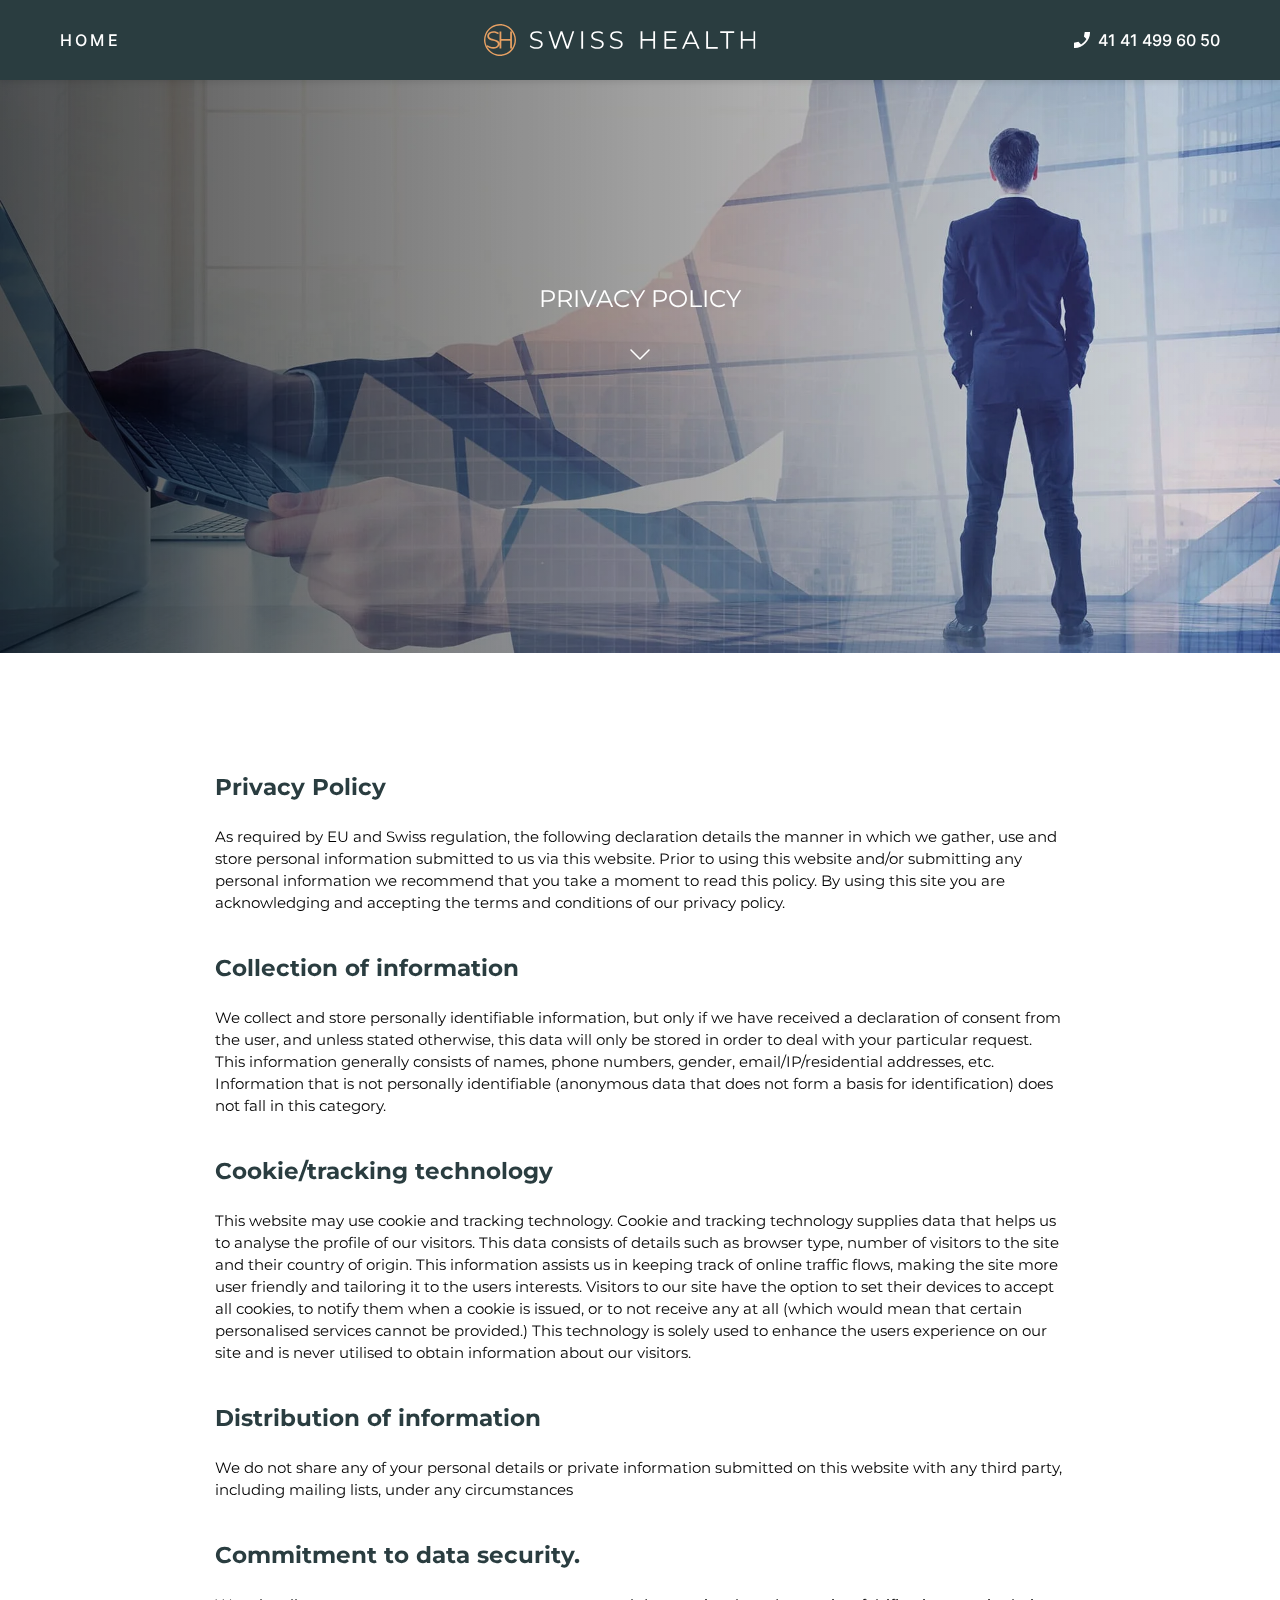
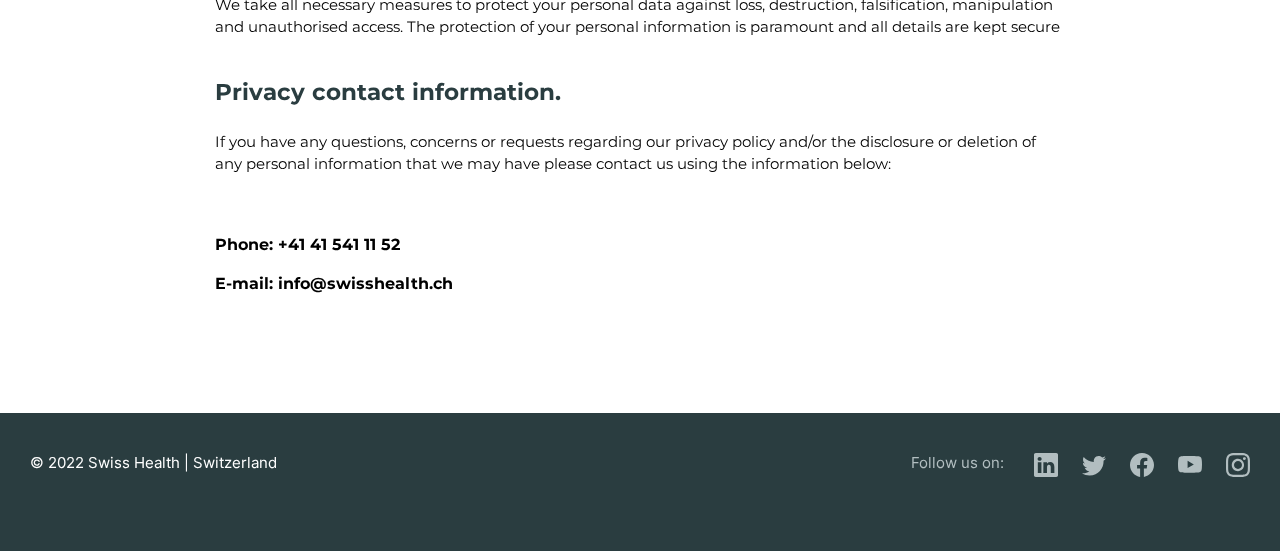
==== commit 9b3ed760: "Добавлена валидация полей и отправка формы на почту" ====
--- a/policy.html
+++ b/policy.html
@@ -7,8 +7,14 @@
 	<meta name="viewport" content="width=device-width, initial-scale=1.0">
 
 	<link rel="stylesheet" href="./css/swiper-bundle.min.css" type="text/css" media="all">
+	<link rel="stylesheet" href="./css/intlTelInput.min.css" type="text/css" media="all">
+	<link rel="stylesheet" href="./css/demo.css" type="text/css" media="all">
 	<link rel="stylesheet" href="./css/style.css" type="text/css" media="all">
-	<script defer type="text/javascript" src="./js/script.js"></script>
+
+	<!-- <script defer type="text/javascript" src="./script/swiper-bundle.min.js"></script>
+	<script defer type="text/javascript" src="./script/intlTelInput.min.js"></script>
+	<script defer type="text/javascript" src="./script/just-validate3.3.3.min.js"></script> -->
+	<script defer type="text/javascript" src="./script/script.js"></script>
 
 	<title>Privacy Policy</title>
 </head>
--- a/css/intlTelInput.min.css
+++ b/css/intlTelInput.min.css
@@ -0,0 +1 @@
+.iti{position:relative;display:inline-block}.iti *{box-sizing:border-box;-moz-box-sizing:border-box}.iti__hide{display:none}.iti__v-hide{visibility:hidden}.iti input,.iti input[type=tel],.iti input[type=text]{position:relative;z-index:0;margin-top:0!important;margin-bottom:0!important;padding-right:36px;margin-right:0}.iti__flag-container{position:absolute;top:0;bottom:0;right:0;padding:1px}.iti__selected-flag{z-index:1;position:relative;display:flex;align-items:center;height:100%;padding:0 6px 0 8px}.iti__arrow{margin-left:6px;width:0;height:0;border-left:3px solid transparent;border-right:3px solid transparent;border-top:4px solid #555}.iti__arrow--up{border-top:none;border-bottom:4px solid #555}.iti__country-list{position:absolute;z-index:2;list-style:none;text-align:left;padding:0;margin:0 0 0 -1px;box-shadow:1px 1px 4px rgba(0,0,0,.2);background-color:#fff;border:1px solid #ccc;white-space:nowrap;max-height:200px;overflow-y:scroll;-webkit-overflow-scrolling:touch}.iti__country-list--dropup{bottom:100%;margin-bottom:-1px}@media (max-width:500px){.iti__country-list{white-space:normal}}.iti__flag-box{display:inline-block;width:20px}.iti__divider{padding-bottom:5px;margin-bottom:5px;border-bottom:1px solid #ccc}.iti__country{padding:5px 10px;outline:0}.iti__dial-code{color:#999}.iti__country.iti__highlight{background-color:rgba(0,0,0,.05)}.iti__country-name,.iti__dial-code,.iti__flag-box{vertical-align:middle}.iti__country-name,.iti__flag-box{margin-right:6px}.iti--allow-dropdown input,.iti--allow-dropdown input[type=tel],.iti--allow-dropdown input[type=text],.iti--separate-dial-code input,.iti--separate-dial-code input[type=tel],.iti--separate-dial-code input[type=text]{padding-right:6px;padding-left:52px;margin-left:0}.iti--allow-dropdown .iti__flag-container,.iti--separate-dial-code .iti__flag-container{right:auto;left:0}.iti--allow-dropdown .iti__flag-container:hover{cursor:pointer}.iti--allow-dropdown .iti__flag-container:hover .iti__selected-flag{background-color:rgba(0,0,0,.05)}.iti--allow-dropdown input[disabled]+.iti__flag-container:hover,.iti--allow-dropdown input[readonly]+.iti__flag-container:hover{cursor:default}.iti--allow-dropdown input[disabled]+.iti__flag-container:hover .iti__selected-flag,.iti--allow-dropdown input[readonly]+.iti__flag-container:hover .iti__selected-flag{background-color:transparent}.iti--separate-dial-code .iti__selected-flag{background-color:rgba(0,0,0,.05)}.iti--separate-dial-code .iti__selected-dial-code{margin-left:6px}.iti--container{position:absolute;top:-1000px;left:-1000px;z-index:1060;padding:1px}.iti--container:hover{cursor:pointer}.iti-mobile .iti--container{top:30px;bottom:30px;left:30px;right:30px;position:fixed}.iti-mobile .iti__country-list{max-height:100%;width:100%}.iti-mobile .iti__country{padding:10px 10px;line-height:1.5em}.iti__flag{width:20px}.iti__flag.iti__be{width:18px}.iti__flag.iti__ch{width:15px}.iti__flag.iti__mc{width:19px}.iti__flag.iti__ne{width:18px}.iti__flag.iti__np{width:13px}.iti__flag.iti__va{width:15px}@media (-webkit-min-device-pixel-ratio:2),(min-resolution:192dpi){.iti__flag{background-size:5652px 15px}}.iti__flag.iti__ac{height:10px;background-position:0 0}.iti__flag.iti__ad{height:14px;background-position:-22px 0}.iti__flag.iti__ae{height:10px;background-position:-44px 0}.iti__flag.iti__af{height:14px;background-position:-66px 0}.iti__flag.iti__ag{height:14px;background-position:-88px 0}.iti__flag.iti__ai{height:10px;background-position:-110px 0}.iti__flag.iti__al{height:15px;background-position:-132px 0}.iti__flag.iti__am{height:10px;background-position:-154px 0}.iti__flag.iti__ao{height:14px;background-position:-176px 0}.iti__flag.iti__aq{height:14px;background-position:-198px 0}.iti__flag.iti__ar{height:13px;background-position:-220px 0}.iti__flag.iti__as{height:10px;background-position:-242px 0}.iti__flag.iti__at{height:14px;background-position:-264px 0}.iti__flag.iti__au{height:10px;background-position:-286px 0}.iti__flag.iti__aw{height:14px;background-position:-308px 0}.iti__flag.iti__ax{height:13px;background-position:-330px 0}.iti__flag.iti__az{height:10px;background-position:-352px 0}.iti__flag.iti__ba{height:10px;background-position:-374px 0}.iti__flag.iti__bb{height:14px;background-position:-396px 0}.iti__flag.iti__bd{height:12px;background-position:-418px 0}.iti__flag.iti__be{height:15px;background-position:-440px 0}.iti__flag.iti__bf{height:14px;background-position:-460px 0}.iti__flag.iti__bg{height:12px;background-position:-482px 0}.iti__flag.iti__bh{height:12px;background-position:-504px 0}.iti__flag.iti__bi{height:12px;background-position:-526px 0}.iti__flag.iti__bj{height:14px;background-position:-548px 0}.iti__flag.iti__bl{height:14px;background-position:-570px 0}.iti__flag.iti__bm{height:10px;background-position:-592px 0}.iti__flag.iti__bn{height:10px;background-position:-614px 0}.iti__flag.iti__bo{height:14px;background-position:-636px 0}.iti__flag.iti__bq{height:14px;background-position:-658px 0}.iti__flag.iti__br{height:14px;background-position:-680px 0}.iti__flag.iti__bs{height:10px;background-position:-702px 0}.iti__flag.iti__bt{height:14px;background-position:-724px 0}.iti__flag.iti__bv{height:15px;background-position:-746px 0}.iti__flag.iti__bw{height:14px;background-position:-768px 0}.iti__flag.iti__by{height:10px;background-position:-790px 0}.iti__flag.iti__bz{height:14px;background-position:-812px 0}.iti__flag.iti__ca{height:10px;background-position:-834px 0}.iti__flag.iti__cc{height:10px;background-position:-856px 0}.iti__flag.iti__cd{height:15px;background-position:-878px 0}.iti__flag.iti__cf{height:14px;background-position:-900px 0}.iti__flag.iti__cg{height:14px;background-position:-922px 0}.iti__flag.iti__ch{height:15px;background-position:-944px 0}.iti__flag.iti__ci{height:14px;background-position:-961px 0}.iti__flag.iti__ck{height:10px;background-position:-983px 0}.iti__flag.iti__cl{height:14px;background-position:-1005px 0}.iti__flag.iti__cm{height:14px;background-position:-1027px 0}.iti__flag.iti__cn{height:14px;background-position:-1049px 0}.iti__flag.iti__co{height:14px;background-position:-1071px 0}.iti__flag.iti__cp{height:14px;background-position:-1093px 0}.iti__flag.iti__cr{height:12px;background-position:-1115px 0}.iti__flag.iti__cu{height:10px;background-position:-1137px 0}.iti__flag.iti__cv{height:12px;background-position:-1159px 0}.iti__flag.iti__cw{height:14px;background-position:-1181px 0}.iti__flag.iti__cx{height:10px;background-position:-1203px 0}.iti__flag.iti__cy{height:14px;background-position:-1225px 0}.iti__flag.iti__cz{height:14px;background-position:-1247px 0}.iti__flag.iti__de{height:12px;background-position:-1269px 0}.iti__flag.iti__dg{height:10px;background-position:-1291px 0}.iti__flag.iti__dj{height:14px;background-position:-1313px 0}.iti__flag.iti__dk{height:15px;background-position:-1335px 0}.iti__flag.iti__dm{height:10px;background-position:-1357px 0}.iti__flag.iti__do{height:14px;background-position:-1379px 0}.iti__flag.iti__dz{height:14px;background-position:-1401px 0}.iti__flag.iti__ea{height:14px;background-position:-1423px 0}.iti__flag.iti__ec{height:14px;background-position:-1445px 0}.iti__flag.iti__ee{height:13px;background-position:-1467px 0}.iti__flag.iti__eg{height:14px;background-position:-1489px 0}.iti__flag.iti__eh{height:10px;background-position:-1511px 0}.iti__flag.iti__er{height:10px;background-position:-1533px 0}.iti__flag.iti__es{height:14px;background-position:-1555px 0}.iti__flag.iti__et{height:10px;background-position:-1577px 0}.iti__flag.iti__eu{height:14px;background-position:-1599px 0}.iti__flag.iti__fi{height:12px;background-position:-1621px 0}.iti__flag.iti__fj{height:10px;background-position:-1643px 0}.iti__flag.iti__fk{height:10px;background-position:-1665px 0}.iti__flag.iti__fm{height:11px;background-position:-1687px 0}.iti__flag.iti__fo{height:15px;background-position:-1709px 0}.iti__flag.iti__fr{height:14px;background-position:-1731px 0}.iti__flag.iti__ga{height:15px;background-position:-1753px 0}.iti__flag.iti__gb{height:10px;background-position:-1775px 0}.iti__flag.iti__gd{height:12px;background-position:-1797px 0}.iti__flag.iti__ge{height:14px;background-position:-1819px 0}.iti__flag.iti__gf{height:14px;background-position:-1841px 0}.iti__flag.iti__gg{height:14px;background-position:-1863px 0}.iti__flag.iti__gh{height:14px;background-position:-1885px 0}.iti__flag.iti__gi{height:10px;background-position:-1907px 0}.iti__flag.iti__gl{height:14px;background-position:-1929px 0}.iti__flag.iti__gm{height:14px;background-position:-1951px 0}.iti__flag.iti__gn{height:14px;background-position:-1973px 0}.iti__flag.iti__gp{height:14px;background-position:-1995px 0}.iti__flag.iti__gq{height:14px;background-position:-2017px 0}.iti__flag.iti__gr{height:14px;background-position:-2039px 0}.iti__flag.iti__gs{height:10px;background-position:-2061px 0}.iti__flag.iti__gt{height:13px;background-position:-2083px 0}.iti__flag.iti__gu{height:11px;background-position:-2105px 0}.iti__flag.iti__gw{height:10px;background-position:-2127px 0}.iti__flag.iti__gy{height:12px;background-position:-2149px 0}.iti__flag.iti__hk{height:14px;background-position:-2171px 0}.iti__flag.iti__hm{height:10px;background-position:-2193px 0}.iti__flag.iti__hn{height:10px;background-position:-2215px 0}.iti__flag.iti__hr{height:10px;background-position:-2237px 0}.iti__flag.iti__ht{height:12px;background-position:-2259px 0}.iti__flag.iti__hu{height:10px;background-position:-2281px 0}.iti__flag.iti__ic{height:14px;background-position:-2303px 0}.iti__flag.iti__id{height:14px;background-position:-2325px 0}.iti__flag.iti__ie{height:10px;background-position:-2347px 0}.iti__flag.iti__il{height:15px;background-position:-2369px 0}.iti__flag.iti__im{height:10px;background-position:-2391px 0}.iti__flag.iti__in{height:14px;background-position:-2413px 0}.iti__flag.iti__io{height:10px;background-position:-2435px 0}.iti__flag.iti__iq{height:14px;background-position:-2457px 0}.iti__flag.iti__ir{height:12px;background-position:-2479px 0}.iti__flag.iti__is{height:15px;background-position:-2501px 0}.iti__flag.iti__it{height:14px;background-position:-2523px 0}.iti__flag.iti__je{height:12px;background-position:-2545px 0}.iti__flag.iti__jm{height:10px;background-position:-2567px 0}.iti__flag.iti__jo{height:10px;background-position:-2589px 0}.iti__flag.iti__jp{height:14px;background-position:-2611px 0}.iti__flag.iti__ke{height:14px;background-position:-2633px 0}.iti__flag.iti__kg{height:12px;background-position:-2655px 0}.iti__flag.iti__kh{height:13px;background-position:-2677px 0}.iti__flag.iti__ki{height:10px;background-position:-2699px 0}.iti__flag.iti__km{height:12px;background-position:-2721px 0}.iti__flag.iti__kn{height:14px;background-position:-2743px 0}.iti__flag.iti__kp{height:10px;background-position:-2765px 0}.iti__flag.iti__kr{height:14px;background-position:-2787px 0}.iti__flag.iti__kw{height:10px;background-position:-2809px 0}.iti__flag.iti__ky{height:10px;background-position:-2831px 0}.iti__flag.iti__kz{height:10px;background-position:-2853px 0}.iti__flag.iti__la{height:14px;background-position:-2875px 0}.iti__flag.iti__lb{height:14px;background-position:-2897px 0}.iti__flag.iti__lc{height:10px;background-position:-2919px 0}.iti__flag.iti__li{height:12px;background-position:-2941px 0}.iti__flag.iti__lk{height:10px;background-position:-2963px 0}.iti__flag.iti__lr{height:11px;background-position:-2985px 0}.iti__flag.iti__ls{height:14px;background-position:-3007px 0}.iti__flag.iti__lt{height:12px;background-position:-3029px 0}.iti__flag.iti__lu{height:12px;background-position:-3051px 0}.iti__flag.iti__lv{height:10px;background-position:-3073px 0}.iti__flag.iti__ly{height:10px;background-position:-3095px 0}.iti__flag.iti__ma{height:14px;background-position:-3117px 0}.iti__flag.iti__mc{height:15px;background-position:-3139px 0}.iti__flag.iti__md{height:10px;background-position:-3160px 0}.iti__flag.iti__me{height:10px;background-position:-3182px 0}.iti__flag.iti__mf{height:14px;background-position:-3204px 0}.iti__flag.iti__mg{height:14px;background-position:-3226px 0}.iti__flag.iti__mh{height:11px;background-position:-3248px 0}.iti__flag.iti__mk{height:10px;background-position:-3270px 0}.iti__flag.iti__ml{height:14px;background-position:-3292px 0}.iti__flag.iti__mm{height:14px;background-position:-3314px 0}.iti__flag.iti__mn{height:10px;background-position:-3336px 0}.iti__flag.iti__mo{height:14px;background-position:-3358px 0}.iti__flag.iti__mp{height:10px;background-position:-3380px 0}.iti__flag.iti__mq{height:14px;background-position:-3402px 0}.iti__flag.iti__mr{height:14px;background-position:-3424px 0}.iti__flag.iti__ms{height:10px;background-position:-3446px 0}.iti__flag.iti__mt{height:14px;background-position:-3468px 0}.iti__flag.iti__mu{height:14px;background-position:-3490px 0}.iti__flag.iti__mv{height:14px;background-position:-3512px 0}.iti__flag.iti__mw{height:14px;background-position:-3534px 0}.iti__flag.iti__mx{height:12px;background-position:-3556px 0}.iti__flag.iti__my{height:10px;background-position:-3578px 0}.iti__flag.iti__mz{height:14px;background-position:-3600px 0}.iti__flag.iti__na{height:14px;background-position:-3622px 0}.iti__flag.iti__nc{height:10px;background-position:-3644px 0}.iti__flag.iti__ne{height:15px;background-position:-3666px 0}.iti__flag.iti__nf{height:10px;background-position:-3686px 0}.iti__flag.iti__ng{height:10px;background-position:-3708px 0}.iti__flag.iti__ni{height:12px;background-position:-3730px 0}.iti__flag.iti__nl{height:14px;background-position:-3752px 0}.iti__flag.iti__no{height:15px;background-position:-3774px 0}.iti__flag.iti__np{height:15px;background-position:-3796px 0}.iti__flag.iti__nr{height:10px;background-position:-3811px 0}.iti__flag.iti__nu{height:10px;background-position:-3833px 0}.iti__flag.iti__nz{height:10px;background-position:-3855px 0}.iti__flag.iti__om{height:10px;background-position:-3877px 0}.iti__flag.iti__pa{height:14px;background-position:-3899px 0}.iti__flag.iti__pe{height:14px;background-position:-3921px 0}.iti__flag.iti__pf{height:14px;background-position:-3943px 0}.iti__flag.iti__pg{height:15px;background-position:-3965px 0}.iti__flag.iti__ph{height:10px;background-position:-3987px 0}.iti__flag.iti__pk{height:14px;background-position:-4009px 0}.iti__flag.iti__pl{height:13px;background-position:-4031px 0}.iti__flag.iti__pm{height:14px;background-position:-4053px 0}.iti__flag.iti__pn{height:10px;background-position:-4075px 0}.iti__flag.iti__pr{height:14px;background-position:-4097px 0}.iti__flag.iti__ps{height:10px;background-position:-4119px 0}.iti__flag.iti__pt{height:14px;background-position:-4141px 0}.iti__flag.iti__pw{height:13px;background-position:-4163px 0}.iti__flag.iti__py{height:11px;background-position:-4185px 0}.iti__flag.iti__qa{height:8px;background-position:-4207px 0}.iti__flag.iti__re{height:14px;background-position:-4229px 0}.iti__flag.iti__ro{height:14px;background-position:-4251px 0}.iti__flag.iti__rs{height:14px;background-position:-4273px 0}.iti__flag.iti__ru{height:14px;background-position:-4295px 0}.iti__flag.iti__rw{height:14px;background-position:-4317px 0}.iti__flag.iti__sa{height:14px;background-position:-4339px 0}.iti__flag.iti__sb{height:10px;background-position:-4361px 0}.iti__flag.iti__sc{height:10px;background-position:-4383px 0}.iti__flag.iti__sd{height:10px;background-position:-4405px 0}.iti__flag.iti__se{height:13px;background-position:-4427px 0}.iti__flag.iti__sg{height:14px;background-position:-4449px 0}.iti__flag.iti__sh{height:10px;background-position:-4471px 0}.iti__flag.iti__si{height:10px;background-position:-4493px 0}.iti__flag.iti__sj{height:15px;background-position:-4515px 0}.iti__flag.iti__sk{height:14px;background-position:-4537px 0}.iti__flag.iti__sl{height:14px;background-position:-4559px 0}.iti__flag.iti__sm{height:15px;background-position:-4581px 0}.iti__flag.iti__sn{height:14px;background-position:-4603px 0}.iti__flag.iti__so{height:14px;background-position:-4625px 0}.iti__flag.iti__sr{height:14px;background-position:-4647px 0}.iti__flag.iti__ss{height:10px;background-position:-4669px 0}.iti__flag.iti__st{height:10px;background-position:-4691px 0}.iti__flag.iti__sv{height:12px;background-position:-4713px 0}.iti__flag.iti__sx{height:14px;background-position:-4735px 0}.iti__flag.iti__sy{height:14px;background-position:-4757px 0}.iti__flag.iti__sz{height:14px;background-position:-4779px 0}.iti__flag.iti__ta{height:10px;background-position:-4801px 0}.iti__flag.iti__tc{height:10px;background-position:-4823px 0}.iti__flag.iti__td{height:14px;background-position:-4845px 0}.iti__flag.iti__tf{height:14px;background-position:-4867px 0}.iti__flag.iti__tg{height:13px;background-position:-4889px 0}.iti__flag.iti__th{height:14px;background-position:-4911px 0}.iti__flag.iti__tj{height:10px;background-position:-4933px 0}.iti__flag.iti__tk{height:10px;background-position:-4955px 0}.iti__flag.iti__tl{height:10px;background-position:-4977px 0}.iti__flag.iti__tm{height:14px;background-position:-4999px 0}.iti__flag.iti__tn{height:14px;background-position:-5021px 0}.iti__flag.iti__to{height:10px;background-position:-5043px 0}.iti__flag.iti__tr{height:14px;background-position:-5065px 0}.iti__flag.iti__tt{height:12px;background-position:-5087px 0}.iti__flag.iti__tv{height:10px;background-position:-5109px 0}.iti__flag.iti__tw{height:14px;background-position:-5131px 0}.iti__flag.iti__tz{height:14px;background-position:-5153px 0}.iti__flag.iti__ua{height:14px;background-position:-5175px 0}.iti__flag.iti__ug{height:14px;background-position:-5197px 0}.iti__flag.iti__um{height:11px;background-position:-5219px 0}.iti__flag.iti__un{height:14px;background-position:-5241px 0}.iti__flag.iti__us{height:11px;background-position:-5263px 0}.iti__flag.iti__uy{height:14px;background-position:-5285px 0}.iti__flag.iti__uz{height:10px;background-position:-5307px 0}.iti__flag.iti__va{height:15px;background-position:-5329px 0}.iti__flag.iti__vc{height:14px;background-position:-5346px 0}.iti__flag.iti__ve{height:14px;background-position:-5368px 0}.iti__flag.iti__vg{height:10px;background-position:-5390px 0}.iti__flag.iti__vi{height:14px;background-position:-5412px 0}.iti__flag.iti__vn{height:14px;background-position:-5434px 0}.iti__flag.iti__vu{height:12px;background-position:-5456px 0}.iti__flag.iti__wf{height:14px;background-position:-5478px 0}.iti__flag.iti__ws{height:10px;background-position:-5500px 0}.iti__flag.iti__xk{height:15px;background-position:-5522px 0}.iti__flag.iti__ye{height:14px;background-position:-5544px 0}.iti__flag.iti__yt{height:14px;background-position:-5566px 0}.iti__flag.iti__za{height:14px;background-position:-5588px 0}.iti__flag.iti__zm{height:14px;background-position:-5610px 0}.iti__flag.iti__zw{height:10px;background-position:-5632px 0}.iti__flag{height:15px;box-shadow:0 0 1px 0 #888;background-image:url(../img/flags.png);background-repeat:no-repeat;background-color:#dbdbdb;background-position:20px 0}@media (-webkit-min-device-pixel-ratio:2),(min-resolution:192dpi){.iti__flag{background-image:url(../img/flags@2x.png)}}.iti__flag.iti__np{background-color:transparent}--- a/css/demo.css
+++ b/css/demo.css
@@ -0,0 +1,62 @@
+* {
+  box-sizing: border-box;
+  -moz-box-sizing: border-box; }
+
+body {
+  margin: 20px;
+  font-size: 14px;
+  font-family: "Helvetica Neue",Helvetica,Arial,sans-serif;
+  color: #555; }
+
+.iti__hide {
+  display: none; }
+
+pre {
+  margin: 0 !important;
+  display: inline-block; }
+
+.token.operator,
+.token.entity,
+.token.url,
+.language-css .token.string,
+.style .token.string,
+.token.variable {
+  background: none; }
+
+input, button {
+  height: 35px;
+  margin: 0;
+  padding: 6px 12px;
+  border-radius: 2px;
+  font-family: inherit;
+  font-size: 100%;
+  color: inherit; }
+  input[disabled], button[disabled] {
+    background-color: #eee; }
+
+input, select {
+  border: 1px solid #CCC;
+  width: 250px; }
+
+::-webkit-input-placeholder {
+  color: #BBB; }
+
+::-moz-placeholder {
+  /* Firefox 19+ */
+  color: #BBB;
+  opacity: 1; }
+
+:-ms-input-placeholder {
+  color: #BBB; }
+
+button {
+  color: #FFF;
+  background-color: #428BCA;
+  border: 1px solid #357EBD; }
+  button:hover {
+    background-color: #3276B1;
+    border-color: #285E8E;
+    cursor: pointer; }
+
+#result {
+  margin-bottom: 100px; }
--- a/css/style.css
+++ b/css/style.css
@@ -17,14 +17,6 @@
   font-display: swap;
   src: local(""), url("/fonts/inter-v11-latin-500.woff2") format("woff2"), url("/fonts/inter-v11-latin-500.woff") format("woff");
 }
-/* inter-600 - latin */
-@font-face {
-  font-family: "Inter";
-  font-style: normal;
-  font-weight: 600;
-  font-display: swap;
-  src: local(""), url("/fonts/inter-v11-latin-600.woff2") format("woff2"), url("/fonts/inter-v11-latin-600.woff") format("woff");
-}
 /* inter-700 - latin */
 @font-face {
   font-family: "Inter";
@@ -49,14 +41,6 @@
   font-display: swap;
   src: local(""), url("/fonts/montserrat-v23-latin-500.woff2") format("woff2"), url("/fonts/montserrat-v23-latin-500.woff") format("woff");
 }
-/* montserrat-600 - latin */
-@font-face {
-  font-family: "Montserrat";
-  font-style: normal;
-  font-weight: 600;
-  font-display: swap;
-  src: local(""), url("/fonts/montserrat-v23-latin-600.woff2") format("woff2"), url("/fonts/montserrat-v23-latin-600.woff") format("woff");
-}
 /* montserrat-700 - latin */
 @font-face {
   font-family: "Montserrat";
@@ -85,14 +69,14 @@
 
 body {
   height: 100%;
-  min-width: 320px;
+  min-width: 20rem;
   margin: 0;
   padding: 0;
   color: #000;
   font-family: "Inter", "Montserrat", "Arial", "Helvetica", sans-serif;
   font-size: 16px;
   font-style: normal;
-  font-weight: regular;
+  font-weight: 400;
   text-rendering: optimizeLegibility;
   background-color: #FFF;
 }
@@ -118,31 +102,31 @@
 }
 
 h1 {
-  margin: 0 0 30px 0;
+  margin: 0 0 1.875rem 0;
   font-family: "Montserrat";
   font-weight: 500;
-  font-size: 46px;
+  font-size: 2.875rem;
   color: #FFF;
   text-transform: uppercase;
 }
 
 h2 {
-  margin: 0 0 30px 0;
+  margin: 0 0 1.875rem 0;
   font-family: "Montserrat";
   font-weight: 500;
-  font-size: 34px;
+  font-size: 2.125rem;
   text-transform: uppercase;
   color: #000;
 }
 @media (max-width: 1024px) {
   h2 {
-    margin: 0 0 20px 0;
-    font-size: 30px;
+    margin: 0 0 1.25rem 0;
+    font-size: 1.875rem;
   }
 }
 @media (max-width: 767px) {
   h2 {
-    font-size: 26px;
+    font-size: 1.625rem;
   }
 }
 
@@ -150,10 +134,11 @@
   margin: 0 0 30px 0;
   font-family: "Montserrat";
   font-weight: 500;
-  font-size: 28px;
+  font-size: 1.75rem;
   text-transform: uppercase;
   color: #A57F7A;
 }
+
 ul {
   margin: 0;
   padding: 0;
@@ -166,10 +151,10 @@
 }
 
 input {
-  padding: 5px 0;
+  padding: 0.3125rem 0;
   background-color: transparent;
   border: none;
-  border-bottom: 1px solid #B2BEC0;
+  border-bottom: 0.0625rem solid #B2BEC0;
   outline: none;
 }
 
@@ -177,14 +162,14 @@
   border: none;
   outline: none;
   background-color: transparent;
-  border-bottom: 1px solid #B2BEC0;
+  border-bottom: 0.0625rem solid #B2BEC0;
 }
 
 .btn {
-  padding: 10px 40px;
+  padding: 0.625rem 2.5rem;
   color: #000;
   border: none;
-  border-radius: 2px;
+  border-radius: 0.1875rem;
   background-color: #B2BEC0;
   outline: none;
   font-family: "Montserrat";
@@ -206,8 +191,8 @@
             transform: translateY(0);
   }
   100% {
-    -webkit-transform: translateY(20px);
-            transform: translateY(20px);
+    -webkit-transform: translateY(1.25rem);
+            transform: translateY(1.25rem);
   }
 }
 
@@ -217,53 +202,25 @@
             transform: translateY(0);
   }
   100% {
-    -webkit-transform: translateY(20px);
-            transform: translateY(20px);
+    -webkit-transform: translateY(1.25rem);
+            transform: translateY(1.25rem);
   }
 }
 .icon--phone {
-  width: 18px;
-  height: 18px;
-}
-.icon--social {
-  width: 24px;
-  height: 24px;
-}
-.icon--facebook {
-  width: 24px;
-  height: 24px;
-}
-.icon--instagram {
-  width: 24px;
-  height: 24px;
-}
-.icon--linkedin {
-  width: 24px;
-  height: 24px;
-}
-.icon--twitter {
-  width: 24px;
-  height: 24px;
-}
-.icon--youtube {
-  width: 24px;
-  height: 24px;
-}
-.icon--chevron-down {
-  width: 24px;
-  height: 24px;
-}
-.icon--home {
-  width: 24px;
-  height: 24px;
+  width: 1.125rem;
+  height: 1.125rem;
+}
+.icon--social, .icon--facebook, .icon--instagram, .icon--linkedin, .icon--twitter, .icon--youtube, .icon--chevron-down, .icon--home {
+  width: 1.5rem;
+  height: 1.5rem;
 }
 
 .container {
   position: relative;
-  max-width: 1500px;
+  max-width: 93.75rem;
   width: 100%;
   margin: 0 auto;
-  padding: 0 30px;
+  padding: 0 1.875rem;
 }
 
 .contform__fieldset {
@@ -293,22 +250,22 @@
       -ms-flex-direction: column;
           flex-direction: column;
   width: 100%;
-  margin-bottom: 50px;
-  font-size: 14px;
+  margin-bottom: 3.125rem;
+  font-size: 0.875rem;
   text-transform: uppercase;
 }
 @media (max-width: 767px) {
   .contform__label {
-    margin-bottom: 30px;
+    margin-bottom: 1.875rem;
   }
 }
 @media (max-width: 480px) {
   .contform__label {
-    font-size: 12px;
+    font-size: 0.75rem;
   }
 }
 .contform__label:not(:last-child) {
-  margin-right: 30px;
+  margin-right: 1.875rem;
 }
 @media (max-width: 767px) {
   .contform__label:not(:last-child) {
@@ -317,39 +274,38 @@
 }
 .contform__input {
   width: 100%;
-  font-size: 18px;
+  font-size: 1.125rem;
 }
 @media (max-width: 480px) {
   .contform__input {
-    font-size: 16px;
+    font-size: 1rem;
   }
 }
 .contform__select {
   width: 100%;
-  padding-top: 9px;
-  font-size: 18px;
+  padding-top: 0.5625rem;
+  font-size: 1.125rem;
 }
 @media (max-width: 480px) {
   .contform__select {
-    font-size: 16px;
+    font-size: 1rem;
   }
 }
 .contform__textarea {
   background-color: transparent;
   resize: none;
-  margin-top: 10px;
-  font-size: 18px;
+  margin-top: 0.625rem;
+  font-size: 1.125rem;
 }
 @media (max-width: 480px) {
   .contform__textarea {
-    font-size: 16px;
+    font-size: 1rem;
   }
 }
 .contform__btn {
-  line-height: 20px;
-  padding-top: 20px;
-  padding-bottom: 35px;
-  font-weight: 500;
+  line-height: 1.25rem;
+  padding-top: 1.25rem;
+  padding-bottom: 2.1875rem;
 }
 @media (max-width: 480px) {
   .contform__btn {
@@ -372,8 +328,8 @@
   top: 0;
   left: 0;
   width: 100%;
-  min-height: 80px;
-  padding: 0 60px;
+  min-height: 5rem;
+  padding: 0 3.75rem;
   display: -webkit-box;
   display: -ms-flexbox;
   display: flex;
@@ -386,8 +342,19 @@
       -ms-flex-align: center;
           align-items: center;
   background-color: #FFF;
-  -webkit-box-shadow: 0px 2px 6px rgba(0, 0, 0, 0.1);
-          box-shadow: 0px 2px 6px rgba(0, 0, 0, 0.1);
+  -webkit-box-shadow: 0 0.125rem 0.375rem rgba(0, 0, 0, 0.1);
+          box-shadow: 0 0.125rem 0.375rem rgba(0, 0, 0, 0.1);
+}
+@media (max-width: 480px) {
+  .header {
+    min-height: 3.125rem;
+    padding: 0 1.875rem;
+  }
+}
+@media (max-width: 480px) {
+  .header__logo {
+    width: 12.5rem;
+  }
 }
 .header__bar {
   position: relative;
@@ -397,14 +364,15 @@
   -webkit-box-align: center;
       -ms-flex-align: center;
           align-items: center;
-  padding: 5px 8px;
+  padding: 0.3125rem 0.5rem;
   color: #2A3D40;
-  border: 1px solid #B2BEC0;
-  font-size: 18px;
+  border: 0.0625rem solid #B2BEC0;
+  font-size: 1.125rem;
 }
 @media (max-width: 1024px) {
   .header__bar {
-    display: none;
+    border: none;
+    padding: 0;
   }
 }
 .header__bar::before {
@@ -431,35 +399,43 @@
   color: #FFF;
 }
 .header__bar svg {
-  margin-right: 10px;
+  margin-right: 0.625rem;
   color: #A57F7A;
 }
+@media (max-width: 1024px) {
+  .header__bar p {
+    display: none;
+  }
+}
 .header__bar span {
-  margin-left: 8px;
+  margin-left: 0.5rem;
   font-style: italic;
   color: #A57F7A;
 }
+@media (max-width: 1024px) {
+  .header__bar span {
+    display: none;
+  }
+}
 
 .hero {
   position: relative;
-  padding-top: 250px;
-  padding-bottom: 270px;
-  background: -webkit-gradient(linear, left top, right top, from(#565656), color-stop(93.99%, rgba(116, 116, 116, 0.1)));
-  background: linear-gradient(90deg, #565656 0%, rgba(116, 116, 116, 0.1) 93.99%);
+  padding-top: 15.625rem;
+  padding-bottom: 16.875rem;
   background-repeat: no-repeat;
   background-size: cover;
   background-position: center;
 }
 @media (max-width: 767px) {
   .hero {
-    padding-top: 170px;
-    padding-bottom: 170px;
+    padding-top: 10.625rem;
+    padding-bottom: 10.625rem;
   }
 }
 @media (max-width: 480px) {
   .hero {
-    padding-top: 130px;
-    padding-bottom: 140px;
+    padding-top: 8.125rem;
+    padding-bottom: 8.75rem;
   }
 }
 .hero__overlay {
@@ -473,7 +449,7 @@
   mix-blend-mode: multiply;
 }
 .hero__content {
-  max-width: 650px;
+  max-width: 40.625rem;
   display: -webkit-box;
   display: -ms-flexbox;
   display: flex;
@@ -487,47 +463,47 @@
 }
 @media (max-width: 767px) {
   .hero__h1 {
-    font-size: 36px;
+    font-size: 2.25rem;
   }
 }
 @media (max-width: 480px) {
   .hero__h1 {
-    font-size: 28px;
+    font-size: 1.75rem;
   }
 }
 .hero__text {
   font-family: "Inter";
   color: #FFF;
-  margin-bottom: 40px;
-  font-size: 28px;
+  margin-bottom: 2.5rem;
+  font-size: 1.75rem;
 }
 @media (max-width: 767px) {
   .hero__text {
-    font-size: 23px;
+    font-size: 1.4375rem;
   }
 }
 @media (max-width: 480px) {
   .hero__text {
-    font-size: 20px;
+    font-size: 1.25rem;
   }
 }
 
 .offer {
-  padding: 90px 0 75px 0;
+  padding: 5.625rem 0 4.6875rem 0;
 }
 @media (max-width: 1024px) {
   .offer {
-    padding: 60px 0;
+    padding: 3.75rem 0;
   }
 }
 .offer__container {
   display: -ms-grid;
   display: grid;
-  -ms-grid-columns: 1fr 80px 1fr;
+  -ms-grid-columns: 1fr 5rem 1fr;
   grid-template-columns: 1fr 1fr;
-  -webkit-column-gap: 80px;
-     -moz-column-gap: 80px;
-          column-gap: 80px;
+  -webkit-column-gap: 5rem;
+     -moz-column-gap: 5rem;
+          column-gap: 5rem;
   -webkit-box-align: center;
       -ms-flex-align: center;
           align-items: center;
@@ -539,40 +515,40 @@
   }
 }
 .offer__content {
-  padding-right: 30px;
+  padding-right: 1.875rem;
 }
 @media (max-width: 1024px) {
   .offer__content {
     -ms-grid-row: 1;
     grid-row: 1;
-    margin-bottom: 30px;
+    margin-bottom: 1.875rem;
   }
 }
 .offer__h2 span {
   color: #A57F7A;
 }
 .offer__text {
-  font-size: 20px;
+  font-size: 1.25rem;
   color: #2A3D40;
 }
 @media (max-width: 1024px) {
   .offer__text {
-    font-size: 18px;
+    font-size: 1.125rem;
   }
 }
 @media (max-width: 480px) {
   .offer__text {
-    font-size: 16px;
+    font-size: 1rem;
   }
 }
 
 .myslider {
   background-color: #2A3D40;
-  padding: 90px 0 0 0;
+  padding: 5.625rem 0 0 0;
 }
 @media (max-width: 767px) {
   .myslider {
-    padding-top: 70px;
+    padding-top: 4.375rem;
   }
 }
 .myslider__title {
@@ -585,34 +561,39 @@
   -webkit-box-align: baseline;
       -ms-flex-align: baseline;
           align-items: baseline;
-  margin-bottom: 40px;
+  margin-bottom: 2.5rem;
 }
 .myslider__h2 {
-  margin: 0 40px;
+  margin: 0 2.5rem;
   color: #B2BEC0;
 }
 .myslider__img {
-  border-radius: 12px;
-  -webkit-box-shadow: 4px 4px 30px rgba(0, 0, 0, 0.3);
-          box-shadow: 4px 4px 30px rgba(0, 0, 0, 0.3);
+  border-radius: 0.5rem;
+  -webkit-box-shadow: 0.25rem 0.25rem 0.9375rem rgba(0, 0, 0, 0.3);
+          box-shadow: 0.25rem 0.25rem 0.9375rem rgba(0, 0, 0, 0.3);
 }
 
 .swiper-button-prev,
 .swiper-button-next {
   position: static;
-  height: 10px;
+  height: 0.625rem;
   color: #B2BEC0;
   outline: none;
 }
 
 .swiper-container {
   position: relative;
-  max-width: 1780px;
-  padding: 100px 0 180px 0;
+  max-width: 111.25rem;
+  padding: 6.25rem 0 11.25rem 0;
 }
 @media (max-width: 767px) {
   .swiper-container {
-    padding: 80px 0 150px 0;
+    padding: 7.5rem 0 9.375rem 0;
+  }
+}
+@media (max-width: 480px) {
+  .swiper-container {
+    padding: 5rem 0 9.375rem 0;
   }
 }
 
@@ -653,21 +634,21 @@
 }
 
 .contacts {
-  padding: 140px 0 120px 0;
+  padding: 8.75rem 0 7.5rem 0;
   background-color: #F6F6F6;
 }
 @media (max-width: 1024px) {
   .contacts {
-    padding: 90px 0 90px 0;
+    padding: 5.625rem 0 5.625rem 0;
   }
 }
 @media (max-width: 480px) {
   .contacts {
-    padding: 70px 0 60px 0;
+    padding: 4.375rem 0 3.75rem 0;
   }
 }
 .contacts__container {
-  margin-bottom: 40px;
+  margin-bottom: 2.5rem;
   text-align: center;
   display: -webkit-box;
   display: -ms-flexbox;
@@ -681,27 +662,27 @@
           align-items: center;
 }
 .contacts__text {
-  max-width: 1020px;
+  max-width: 63.75rem;
   color: #4C5A60;
-  font-size: 20px;
+  font-size: 1.25rem;
   text-align: center;
 }
 @media (max-width: 767px) {
   .contacts__text {
-    font-size: 18px;
+    font-size: 1.125rem;
   }
 }
 @media (max-width: 480px) {
   .contacts__text {
-    font-size: 16px;
+    font-size: 1rem;
   }
 }
 .contacts__form-wrapper {
   display: -ms-grid;
   display: grid;
-  -ms-grid-columns: 5fr 30px 7fr;
+  -ms-grid-columns: 5fr 1.875rem 7fr;
   grid-template-columns: 5fr 7fr;
-  gap: 30px;
+  gap: 1.875rem;
 }
 @media (max-width: 1024px) {
   .contacts__form-wrapper {
@@ -714,25 +695,25 @@
       justify-self: center;
 }
 .contacts__img {
-  max-width: 250px;
+  max-width: 15.625rem;
   border-radius: 50%;
 }
 @media (max-width: 480px) {
   .contacts__img {
-    max-width: 150px;
+    max-width: 9.375rem;
   }
 }
 
 .footer {
-  padding: 40px 0 70px;
+  padding: 2.5rem 0 4.375rem;
   color: #FFF;
-  font-size: 15px;
+  font-size: 0.9375rem;
   background-color: #2A3D40;
 }
 @media (max-width: 480px) {
   .footer {
-    padding: 30px 0 40px;
-    font-size: 13px;
+    padding: 1.875rem 0 2.5rem;
+    font-size: 0.8125rem;
   }
 }
 .footer__container {
@@ -757,12 +738,12 @@
   }
 }
 .footer__text {
-  margin-right: 80px;
+  margin-right: 5rem;
 }
 @media (max-width: 1024px) {
   .footer__text {
     margin-right: 0;
-    margin-bottom: 20px;
+    margin-bottom: 1.25rem;
   }
 }
 .footer__link {
@@ -773,7 +754,7 @@
 @media (max-width: 1024px) {
   .footer__link {
     margin-right: 0;
-    margin-bottom: 20px;
+    margin-bottom: 1.25rem;
   }
 }
 .footer__link::after {
@@ -781,7 +762,7 @@
   display: block;
   position: absolute;
   left: 0;
-  bottom: 5px;
+  bottom: 0.3125rem;
   width: 0;
   height: 1px;
   background-color: #FFF;
@@ -801,11 +782,11 @@
 }
 .footer__socials-text {
   color: #B2BEC0;
-  margin-right: 30px;
+  margin-right: 1.875rem;
 }
 @media (max-width: 480px) {
   .footer__socials-text {
-    margin-right: 20px;
+    margin-right: 1.25rem;
   }
 }
 .footer__socials-link {
@@ -815,11 +796,11 @@
   color: #FFF;
 }
 .footer__socials-link:not(:last-child) {
-  margin-right: 24px;
+  margin-right: 1.5rem;
 }
 @media (max-width: 480px) {
   .footer__socials-link:not(:last-child) {
-    margin-right: 16px;
+    margin-right: 1rem;
   }
 }
 
@@ -828,22 +809,22 @@
 }
 @media (max-width: 767px) {
   .header1 {
-    padding: 0 30px;
-    min-height: 50px;
+    padding: 0 1.875rem;
+    min-height: 3.125rem;
   }
 }
 .header1__logo {
-  max-height: 32px;
+  max-height: 2rem;
   width: auto;
 }
 @media (max-width: 767px) {
   .header1__logo {
-    max-height: 24px;
+    max-height: 1.5rem;
   }
 }
 @media (max-width: 480px) {
   .header1__logo {
-    max-height: 20px;
+    max-height: 1.25rem;
   }
 }
 .header1__link {
@@ -857,7 +838,7 @@
   color: #FFF;
   font-weight: 500;
   letter-spacing: 0.2em;
-  margin-right: 45px;
+  margin-right: 2.8125rem;
 }
 @media (max-width: 767px) {
   .header1__link {
@@ -868,12 +849,12 @@
   content: "";
   position: absolute;
   left: 50%;
-  bottom: -4px;
+  bottom: -0.25rem;
   -webkit-transform: translateX(-50%);
           transform: translateX(-50%);
   display: block;
   width: 0;
-  height: 1px;
+  height: 0.0625rem;
   background-color: #FFF;
   -webkit-transition: 0.3s;
   transition: 0.3s;
@@ -897,9 +878,9 @@
   margin-right: 0;
 }
 .header1__phone svg {
-  width: 16px;
-  height: 16px;
-  margin-right: 8px;
+  width: 1rem;
+  height: 1rem;
+  margin-right: 0.5rem;
 }
 @media (max-width: 767px) {
   .header1__text {
@@ -911,7 +892,7 @@
   position: relative;
 }
 .policy-hero__img {
-  max-height: 980px;
+  max-height: 61.25rem;
 }
 .policy-hero__container {
   position: absolute;
@@ -931,7 +912,7 @@
           align-items: center;
 }
 .policy-hero__h1 {
-  font-size: 24px;
+  font-size: 1.5rem;
   font-weight: 400;
   text-align: center;
 }
@@ -942,7 +923,7 @@
 }
 @media (max-width: 480px) {
   .policy-hero__h1 {
-    font-size: 18px;
+    font-size: 1.125rem;
   }
 }
 .policy-hero__link {
@@ -961,77 +942,77 @@
 }
 
 .policy-content {
-  padding: 120px 0;
+  padding: 7.5rem 0;
 }
 @media (max-width: 1024px) {
   .policy-content {
-    padding: 80px 0;
+    padding: 5rem 0;
   }
 }
 @media (max-width: 480px) {
   .policy-content {
-    padding: 60px 0;
+    padding: 3.75rem 0;
   }
 }
 .policy-content__container {
-  max-width: 900px;
-  padding: 0 25px;
+  max-width: 56.25rem;
+  padding: 0 1.5625rem;
   margin: 0 auto;
 }
 .policy-content__h2 {
-  margin-bottom: 25px;
+  margin-bottom: 1.5625rem;
   color: #2A3D40;
-  font-size: 23px;
+  font-size: 1.4375rem;
   font-weight: 700;
   text-transform: none;
 }
 @media (max-width: 1024px) {
   .policy-content__h2 {
-    font-size: 18px;
-    margin-bottom: 10px;
+    font-size: 1.125rem;
+    margin-bottom: 0.625rem;
   }
 }
 @media (max-width: 480px) {
   .policy-content__h2 {
-    font-size: 16px;
-    margin-bottom: 10px;
+    font-size: 1rem;
+    margin-bottom: 0.625rem;
   }
 }
 .policy-content__text {
-  margin-bottom: 40px;
+  margin-bottom: 2.5rem;
   font-family: Montserrat;
-  font-size: 15px;
-  line-height: 22px;
+  font-size: 0.9375rem;
+  line-height: 1.375rem;
 }
 @media (max-width: 1024px) {
   .policy-content__text {
-    margin-bottom: 30px;
-    font-size: 14px;
-    line-height: 18px;
+    margin-bottom: 1.875rem;
+    font-size: 0.875rem;
+    line-height: 1.125rem;
   }
 }
 @media (max-width: 480px) {
   .policy-content__text {
-    margin-bottom: 25px;
-    font-size: 13px;
-    line-height: 17px;
+    margin-bottom: 1.5625rem;
+    font-size: 0.8125rem;
+    line-height: 1.0625rem;
   }
 }
 .policy-content__contacts {
-  padding-top: 20px;
+  padding-top: 1.25rem;
   font-family: Montserrat;
-  font-weight: 600;
+  font-weight: 700;
 }
 @media (max-width: 767px) {
   .policy-content__contacts {
-    padding-top: 15px;
-    font-size: 14px;
+    padding-top: 0.9375rem;
+    font-size: 0.875rem;
   }
 }
 @media (max-width: 480px) {
   .policy-content__contacts {
-    padding-top: 10px;
-    font-size: 13px;
+    padding-top: 0.625rem;
+    font-size: 0.8125rem;
   }
 }
 
@@ -1039,16 +1020,16 @@
   position: relative;
   min-height: 100%;
   height: auto;
-  margin-top: -138px;
+  margin-top: -8.625rem;
 }
 @media (max-width: 1024px) {
   .thanks {
-    margin-top: -177px;
+    margin-top: -11.0625rem;
   }
 }
 @media (max-width: 480px) {
   .thanks {
-    margin-top: -133px;
+    margin-top: -8.3125rem;
   }
 }
 .thanks__container {
@@ -1067,9 +1048,9 @@
   -webkit-box-align: center;
       -ms-flex-align: center;
           align-items: center;
-  max-width: 620px;
-  width: 100%;
-  padding: 0 30px;
+  max-width: 38.75rem;
+  width: 100%;
+  padding: 0 1.875rem;
 }
 .thanks__h1 {
   color: #000;
@@ -1078,23 +1059,23 @@
 }
 @media (max-width: 767px) {
   .thanks__h1 {
-    font-size: 40px;
+    font-size: 2.5rem;
   }
 }
 @media (max-width: 480px) {
   .thanks__h1 {
-    font-size: 30px;
+    font-size: 1.875rem;
   }
 }
 .thanks__message {
   color: #2A3D40;
-  font-size: 20px;
-  line-height: 30px;
+  font-size: 1.25rem;
+  line-height: 1.875rem;
   text-align: center;
 }
 @media (max-width: 480px) {
   .thanks__message {
-    font-size: 18px;
-    line-height: 24px;
+    font-size: 1.125rem;
+    line-height: 1.5rem;
   }
 }